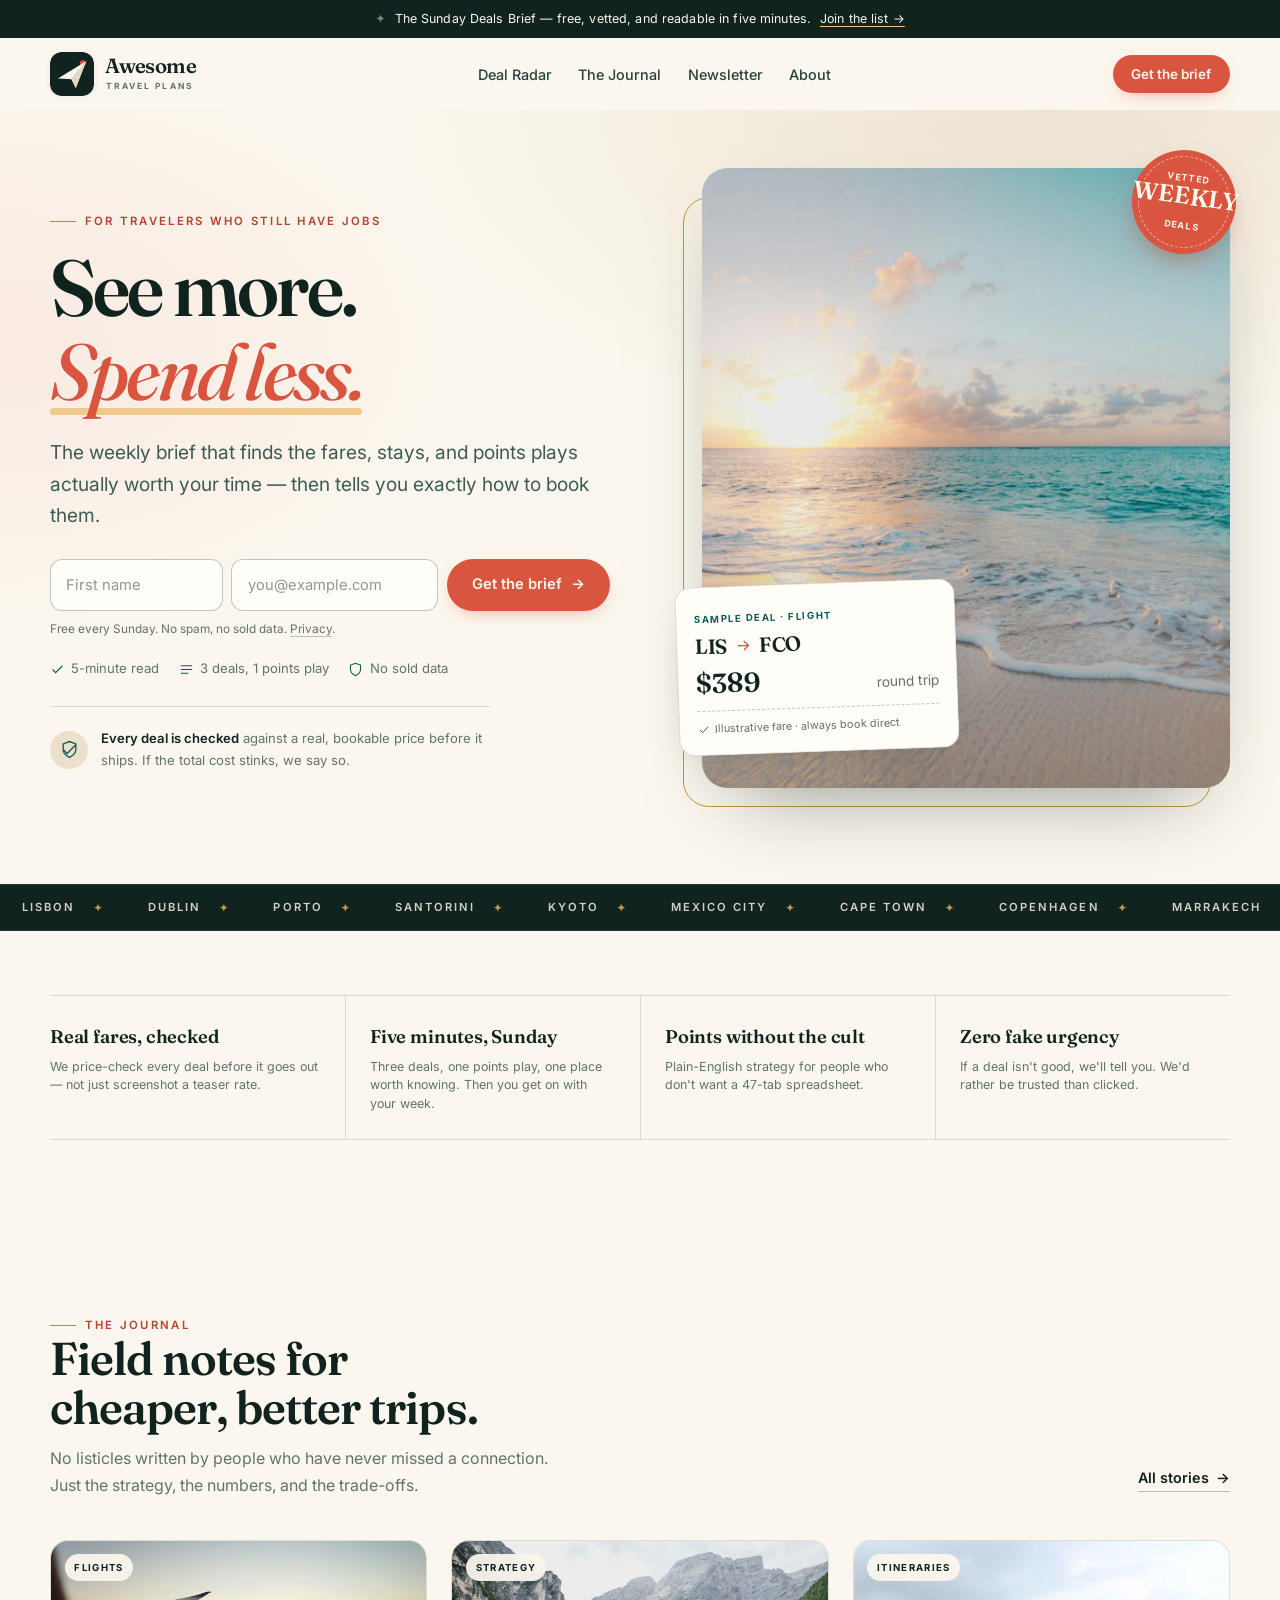
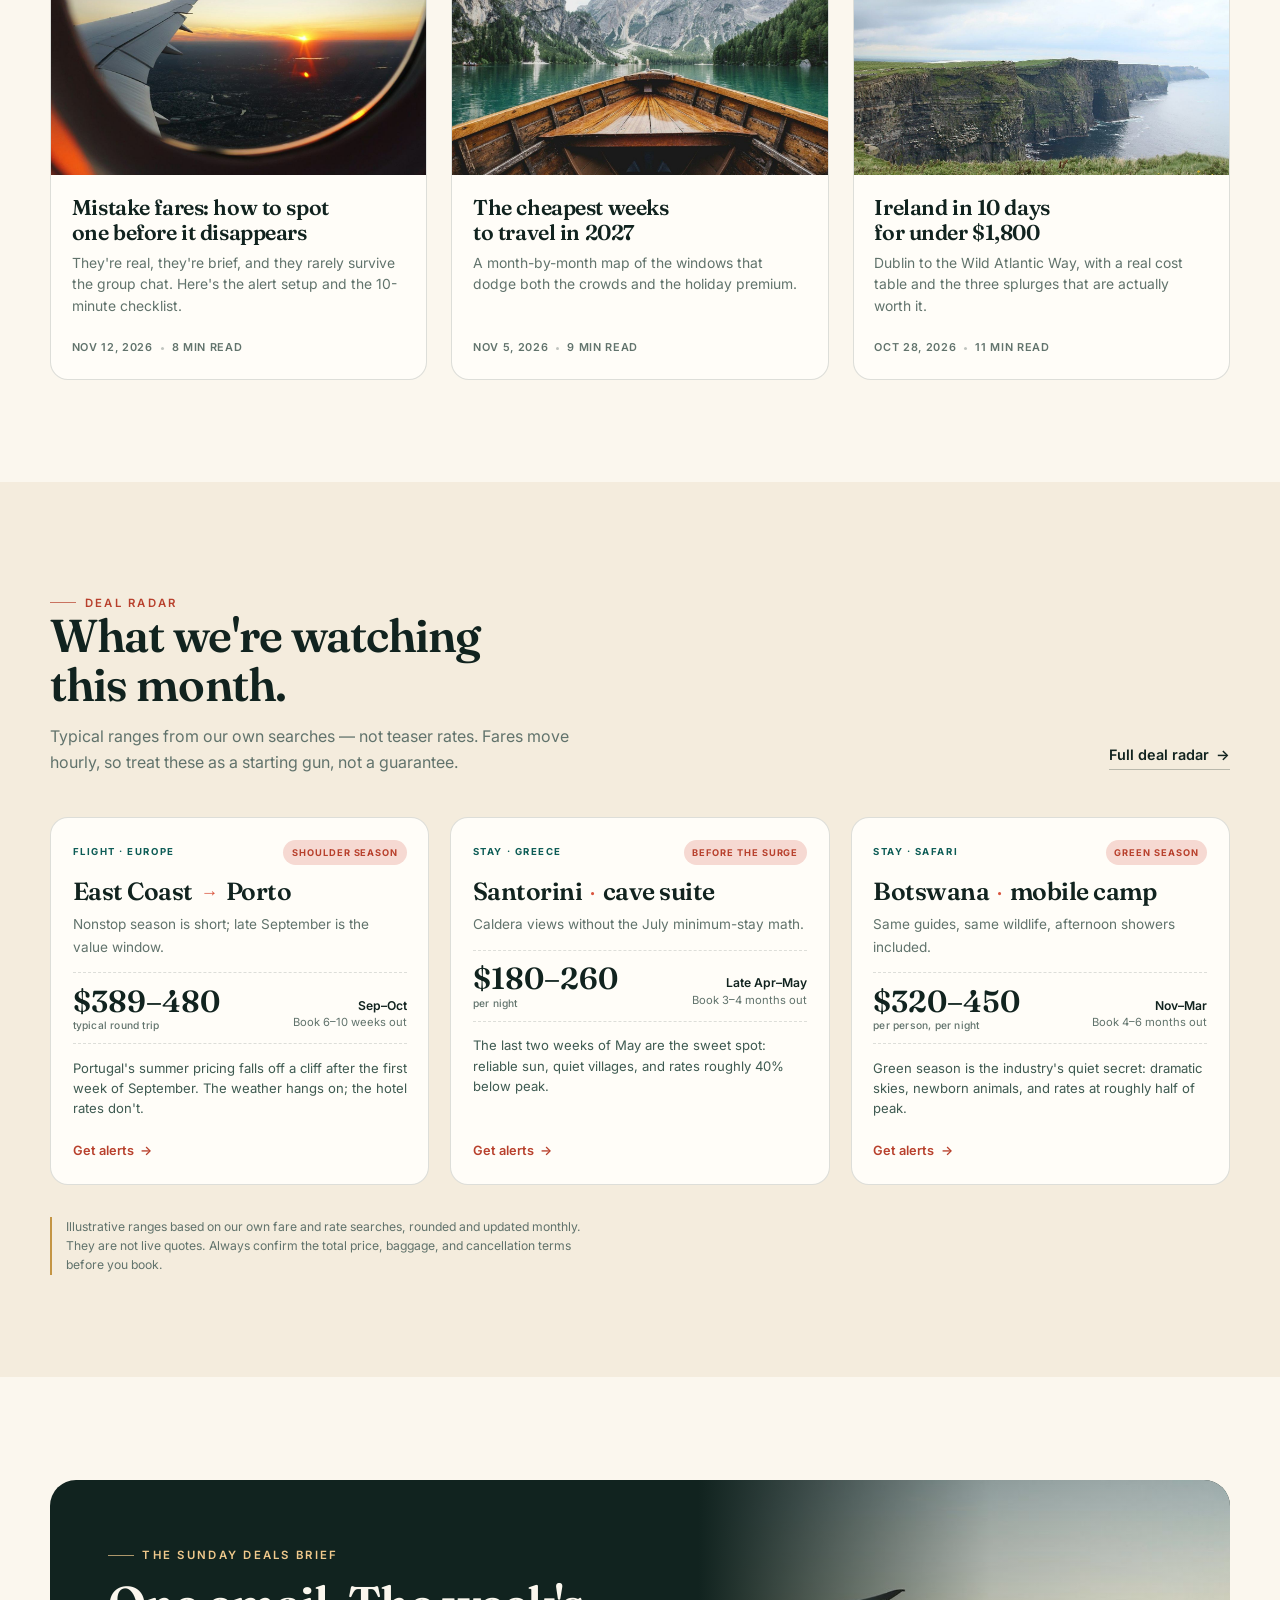
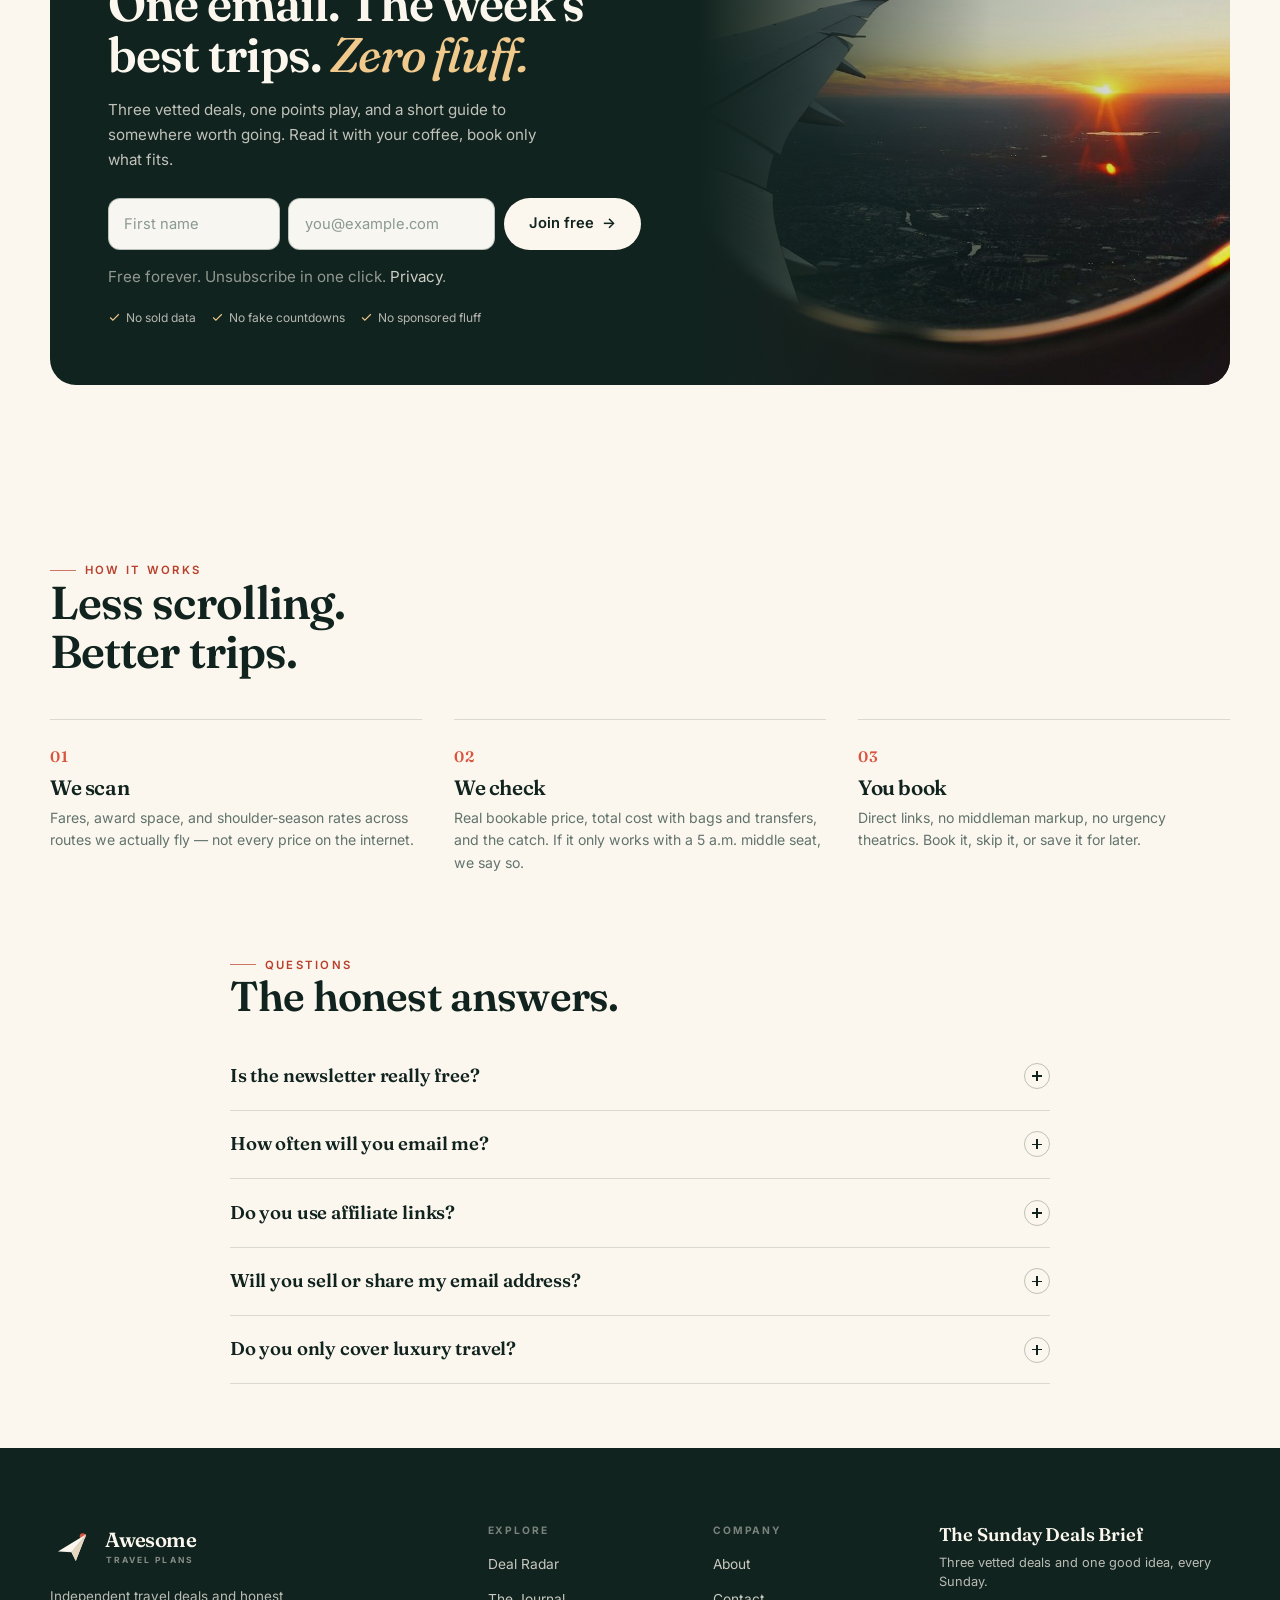
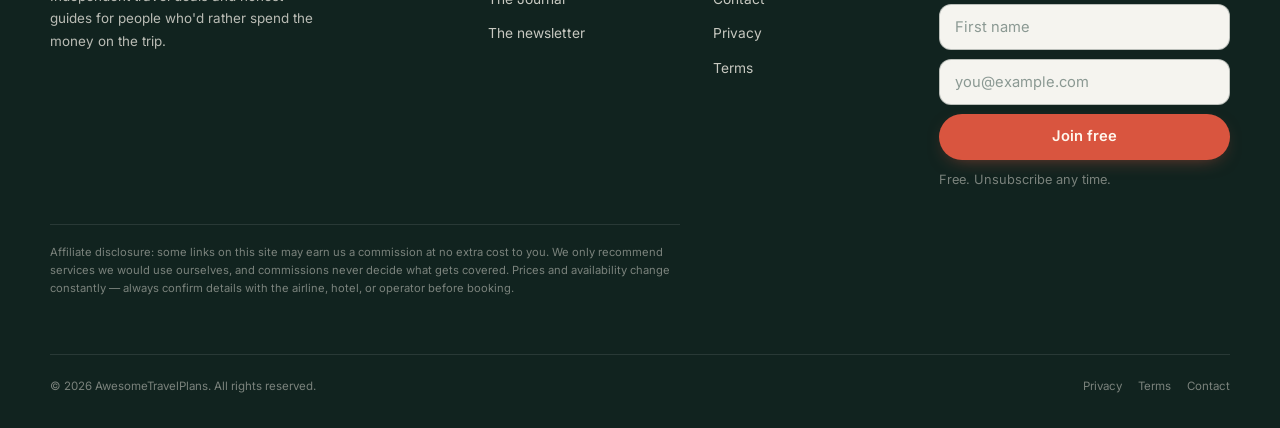
==== index.html @ 9f5e819a "Launch AwesomeTravelPlans: static site, Journal, deals, newsletter" ====
<!doctype html>
<html lang="en">
<head>
<meta charset="utf-8">
<meta name="viewport" content="width=device-width, initial-scale=1">
<title>AwesomeTravelPlans — Travel deals without the hype</title>
<meta name="description" content="A free weekly travel deals newsletter and honest guides. Vetted fares, shoulder-season stays, points plays that pencil out, and itineraries with real numbers.">
<link rel="canonical" href="https://awesometravelplans.com/">
<meta name="theme-color" content="#11231f">
<meta property="og:type" content="website">
<meta property="og:site_name" content="AwesomeTravelPlans">
<meta property="og:title" content="AwesomeTravelPlans — Travel deals without the hype">
<meta property="og:description" content="Vetted fares, shoulder-season stays, and points plays that pencil out. One five-minute email every Sunday.">
<meta property="og:url" content="https://awesometravelplans.com/">
<meta property="og:image" content="https://awesometravelplans.com/assets/img/og-image.jpg">
<meta property="og:image:width" content="1200">
<meta property="og:image:height" content="630">
<meta name="twitter:card" content="summary_large_image">
<meta name="twitter:title" content="AwesomeTravelPlans — Travel deals without the hype">
<meta name="twitter:description" content="Vetted fares, shoulder-season stays, and points plays that pencil out. One five-minute email every Sunday.">
<meta name="twitter:image" content="https://awesometravelplans.com/assets/img/og-image.jpg">
<link rel="icon" href="assets/img/favicon.svg" type="image/svg+xml">
<link rel="icon" href="assets/img/favicon-32.png" sizes="32x32" type="image/png">
<link rel="apple-touch-icon" href="assets/img/apple-touch-icon.png">
<link rel="preconnect" href="https://fonts.googleapis.com">
<link rel="preconnect" href="https://fonts.gstatic.com" crossorigin>
<link href="https://fonts.googleapis.com/css2?family=Fraunces:ital,opsz,wght@0,9..144,400..700;1,9..144,400..700&family=Inter:wght@400;500;600;700&display=swap" rel="stylesheet">
<link rel="stylesheet" href="assets/css/site.css">
<script>document.documentElement.classList.add('js');</script>
<script type="application/ld+json">
{"@context":"https://schema.org","@graph":[{"@type":"WebSite","@id":"https://awesometravelplans.com/#website","url":"https://awesometravelplans.com/","name":"AwesomeTravelPlans","description":"A free weekly travel deals newsletter and honest guides.","inLanguage":"en-US","publisher":{"@id":"https://awesometravelplans.com/#organization"}},{"@type":"Organization","@id":"https://awesometravelplans.com/#organization","name":"AwesomeTravelPlans","url":"https://awesometravelplans.com/","logo":"https://awesometravelplans.com/assets/img/mark.svg","email":"hello@awesometravelplans.com","description":"Independent travel deals newsletter and journal."},{"@type":"FAQPage","mainEntity":[{"@type":"Question","name":"Is the newsletter really free?","acceptedAnswer":{"@type":"Answer","text":"Yes. The Sunday Deals Brief is free and always will be. We make money from occasional affiliate commissions when you book through a link, never from selling your email address."}},{"@type":"Question","name":"How often will you email me?","acceptedAnswer":{"@type":"Answer","text":"Once a week, on Sunday morning. Very occasionally we send a time-sensitive mistake-fare alert, and only when the deal is genuinely worth interrupting your day."}},{"@type":"Question","name":"Will you sell or share my email address?","acceptedAnswer":{"@type":"Answer","text":"No. Your details are stored in our customer relationship management system and used only to send you the newsletter. You can unsubscribe in one click."}}]}]}
</script>
</head>
<body>
<a class="skip-link" href="#main">Skip to content</a>

<div class="topbar">
  <div class="wrap">
    <span class="dot" aria-hidden="true">✦</span>
    <span>The Sunday Deals Brief — free, vetted, and readable in five minutes.</span>
    <a href="newsletter.html">Join the list <span aria-hidden="true">→</span></a>
  </div>
</div>

<header class="site-header">
  <nav class="nav wrap" aria-label="Primary">
    <a class="brand" href="index.html" aria-label="AwesomeTravelPlans home">
      <img src="assets/img/mark.svg" alt="" width="44" height="44">
      <span class="brand-text"><span class="first">Awesome</span><span class="second">Travel Plans</span></span>
    </a>
    <ul class="nav-links" id="primary-nav">
      <li><a href="deals.html">Deal Radar</a></li>
      <li><a href="journal.html">The Journal</a></li>
      <li><a href="newsletter.html">Newsletter</a></li>
      <li><a href="about.html">About</a></li>
    </ul>
    <div class="nav-actions">
      <a class="btn btn--sm" href="newsletter.html">Get the brief</a>
      <button class="nav-toggle" type="button" aria-expanded="false" aria-controls="primary-nav" aria-label="Toggle menu">
        <span class="bars" aria-hidden="true"><span></span><span></span><span></span></span>
      </button>
    </div>
  </nav>
</header>

<main id="main">

  <!-- Hero -->
  <section class="hero">
    <div class="wrap hero-grid">
      <div class="hero-copy">
        <span class="eyebrow">For travelers who still have jobs</span>
        <h1>See more.<br><em>Spend less.</em></h1>
        <p class="lede">The weekly brief that finds the fares, stays, and points plays actually worth your time — then tells you exactly how to book them.</p>

        <form class="signup" data-newsletter-form novalidate>
          <div class="signup-row">
            <div class="field">
              <label class="sr-only" for="hero-name">First name</label>
              <input id="hero-name" name="name" type="text" autocomplete="given-name" placeholder="First name" required>
            </div>
            <div class="field">
              <label class="sr-only" for="hero-email">Email address</label>
              <input id="hero-email" name="email" type="email" autocomplete="email" placeholder="you@example.com" required>
            </div>
            <button class="btn" type="submit">Get the brief <span aria-hidden="true">→</span></button>
          </div>
          <div class="hp" aria-hidden="true">
            <label for="hero-company">Company</label>
            <input id="hero-company" name="company" type="text" tabindex="-1" autocomplete="off">
          </div>
          <p class="form-note">Free every Sunday. No spam, no sold data. <a href="privacy.html">Privacy</a>.</p>
          <p class="form-status" role="status" aria-live="polite"></p>
        </form>

        <div class="hero-meta">
          <span><svg viewBox="0 0 24 24" fill="none" stroke="currentColor" stroke-width="1.7" aria-hidden="true"><path d="M20 6 9 17l-5-5"/></svg>5-minute read</span>
          <span><svg viewBox="0 0 24 24" fill="none" stroke="currentColor" stroke-width="1.7" aria-hidden="true"><path d="M3 6h18M3 12h18M3 18h12"/></svg>3 deals, 1 points play</span>
          <span><svg viewBox="0 0 24 24" fill="none" stroke="currentColor" stroke-width="1.7" aria-hidden="true"><path d="M12 22s8-4 8-10V5l-8-3-8 3v7c0 6 8 10 8 10Z"/></svg>No sold data</span>
        </div>

        <div class="hero-proof">
          <span class="icon" aria-hidden="true">
            <svg viewBox="0 0 24 24" fill="none" stroke="currentColor" stroke-width="1.7"><path d="M20 6 9 17l-5-5"/><path d="M12 22s8-4 8-10V5l-8-3-8 3v7c0 6 8 10 8 10Z"/></svg>
          </span>
          <p><strong>Every deal is checked</strong> against a real, bookable price before it ships. If the total cost stinks, we say so.</p>
        </div>
      </div>

      <div class="hero-visual">
        <div class="hero-photo">
          <img src="assets/img/hero-beach.jpg" alt="Turquoise water meeting a pale beach at sunset" width="2000" height="1330" fetchpriority="high">
        </div>
        <div class="stamp" aria-hidden="true"><span>Vetted<br><b>weekly</b><br>deals</span></div>
        <div class="deal-float">
          <span class="label">Sample deal · flight</span>
          <div class="route">LIS <svg viewBox="0 0 24 24" fill="none" stroke="currentColor" stroke-width="1.8" aria-hidden="true"><path d="M5 12h14M13 6l6 6-6 6"/></svg> FCO</div>
          <div class="price-row">
            <span class="price">$389</span>
            <span class="small muted">round trip</span>
          </div>
          <div class="stamp-line">
            <svg viewBox="0 0 24 24" fill="none" stroke="currentColor" stroke-width="1.8" aria-hidden="true"><path d="M20 6 9 17l-5-5"/></svg>
            Illustrative fare · always book direct
          </div>
        </div>
      </div>
    </div>
  </section>

  <!-- Destination ticker -->
  <div class="ticker" aria-hidden="true">
    <div class="ticker-inner">
      <div class="ticker-group">
        <span class="ticker-item">Lisbon</span><span class="ticker-item">Dublin</span><span class="ticker-item">Porto</span><span class="ticker-item">Santorini</span><span class="ticker-item">Kyoto</span><span class="ticker-item">Mexico City</span><span class="ticker-item">Cape Town</span><span class="ticker-item">Copenhagen</span><span class="ticker-item">Marrakech</span><span class="ticker-item">Queenstown</span>
      </div>
      <div class="ticker-group">
        <span class="ticker-item">Lisbon</span><span class="ticker-item">Dublin</span><span class="ticker-item">Porto</span><span class="ticker-item">Santorini</span><span class="ticker-item">Kyoto</span><span class="ticker-item">Mexico City</span><span class="ticker-item">Cape Town</span><span class="ticker-item">Copenhagen</span><span class="ticker-item">Marrakech</span><span class="ticker-item">Queenstown</span>
      </div>
    </div>
  </div>

  <!-- Value strip -->
  <section class="section section--tight">
    <div class="wrap">
      <div class="value-strip reveal">
        <div class="item">
          <span class="k">Real fares, checked</span>
          <span class="v">We price-check every deal before it goes out — not just screenshot a teaser rate.</span>
        </div>
        <div class="item">
          <span class="k">Five minutes, Sunday</span>
          <span class="v">Three deals, one points play, one place worth knowing. Then you get on with your week.</span>
        </div>
        <div class="item">
          <span class="k">Points without the cult</span>
          <span class="v">Plain-English strategy for people who don't want a 47-tab spreadsheet.</span>
        </div>
        <div class="item">
          <span class="k">Zero fake urgency</span>
          <span class="v">If a deal isn't good, we'll tell you. We'd rather be trusted than clicked.</span>
        </div>
      </div>
    </div>
  </section>

  <!-- Latest journal -->
  <section class="section" id="journal">
    <div class="wrap">
      <div class="section-head reveal">
        <div>
          <span class="eyebrow">The Journal</span>
          <h2>Field notes for cheaper, better trips.</h2>
          <p>No listicles written by people who have never missed a connection. Just the strategy, the numbers, and the trade-offs.</p>
        </div>
        <a class="link-arrow" href="journal.html">All stories <span aria-hidden="true">→</span></a>
      </div>

      <div class="card-grid">
        <a class="post-card reveal" href="journal/mistake-fares.html">
          <div class="thumb">
            <span class="chip">Flights</span>
            <img src="assets/img/plane-window.jpg" alt="Sunset seen through an airplane window" width="1400" height="788" loading="lazy" decoding="async">
          </div>
          <div class="body">
            <h3>Mistake fares: how to spot one before it disappears</h3>
            <p>They're real, they're brief, and they rarely survive the group chat. Here's the alert setup and the 10-minute checklist.</p>
            <div class="meta"><span>Nov 12, 2026</span><span class="sep"></span><span>8 min read</span></div>
          </div>
        </a>

        <a class="post-card reveal" href="journal/cheapest-weeks-2027.html">
          <div class="thumb">
            <span class="chip">Strategy</span>
            <img src="assets/img/lake-braies.jpg" alt="A wooden boat on a still alpine lake" width="1400" height="934" loading="lazy" decoding="async">
          </div>
          <div class="body">
            <h3>The cheapest weeks to travel in 2027</h3>
            <p>A month-by-month map of the windows that dodge both the crowds and the holiday premium.</p>
            <div class="meta"><span>Nov 5, 2026</span><span class="sep"></span><span>9 min read</span></div>
          </div>
        </a>

        <a class="post-card reveal" href="journal/ireland-under-1800.html">
          <div class="thumb">
            <span class="chip">Itineraries</span>
            <img src="assets/img/cliffs-moher.jpg" alt="The green cliffs of Moher dropping into the Atlantic" width="1400" height="933" loading="lazy" decoding="async">
          </div>
          <div class="body">
            <h3>Ireland in 10 days for under $1,800</h3>
            <p>Dublin to the Wild Atlantic Way, with a real cost table and the three splurges that are actually worth it.</p>
            <div class="meta"><span>Oct 28, 2026</span><span class="sep"></span><span>11 min read</span></div>
          </div>
        </a>
      </div>
    </div>
  </section>

  <!-- Deal radar preview -->
  <section class="section section--paper2" id="deals">
    <div class="wrap">
      <div class="section-head reveal">
        <div>
          <span class="eyebrow">Deal radar</span>
          <h2>What we're watching this month.</h2>
          <p>Typical ranges from our own searches — not teaser rates. Fares move hourly, so treat these as a starting gun, not a guarantee.</p>
        </div>
        <a class="link-arrow" href="deals.html">Full deal radar <span aria-hidden="true">→</span></a>
      </div>

      <div class="deal-grid">
        <article class="deal-card reveal">
          <div class="top"><span class="type">Flight · Europe</span><span class="badge">Shoulder season</span></div>
          <div class="route">East Coast <span class="arrow" aria-hidden="true">→</span> Porto</div>
          <p class="place">Nonstop season is short; late September is the value window.</p>
          <div class="figures">
            <div class="amount">$389–480<small>typical round trip</small></div>
            <div class="when"><b>Sep–Oct</b>Book 6–10 weeks out</div>
          </div>
          <p class="why">Portugal's summer pricing falls off a cliff after the first week of September. The weather hangs on; the hotel rates don't.</p>
          <div class="foot"><a href="newsletter.html">Get alerts <span aria-hidden="true">→</span></a></div>
        </article>

        <article class="deal-card reveal">
          <div class="top"><span class="type">Stay · Greece</span><span class="badge">Before the surge</span></div>
          <div class="route">Santorini <span class="arrow" aria-hidden="true">·</span> cave suite</div>
          <p class="place">Caldera views without the July minimum-stay math.</p>
          <div class="figures">
            <div class="amount">$180–260<small>per night</small></div>
            <div class="when"><b>Late Apr–May</b>Book 3–4 months out</div>
          </div>
          <p class="why">The last two weeks of May are the sweet spot: reliable sun, quiet villages, and rates roughly 40% below peak.</p>
          <div class="foot"><a href="newsletter.html">Get alerts <span aria-hidden="true">→</span></a></div>
        </article>

        <article class="deal-card reveal">
          <div class="top"><span class="type">Stay · Safari</span><span class="badge">Green season</span></div>
          <div class="route">Botswana <span class="arrow" aria-hidden="true">·</span> mobile camp</div>
          <p class="place">Same guides, same wildlife, afternoon showers included.</p>
          <div class="figures">
            <div class="amount">$320–450<small>per person, per night</small></div>
            <div class="when"><b>Nov–Mar</b>Book 4–6 months out</div>
          </div>
          <p class="why">Green season is the industry's quiet secret: dramatic skies, newborn animals, and rates at roughly half of peak.</p>
          <div class="foot"><a href="newsletter.html">Get alerts <span aria-hidden="true">→</span></a></div>
        </article>
      </div>

      <p class="deal-disclaimer">Illustrative ranges based on our own fare and rate searches, rounded and updated monthly. They are not live quotes. Always confirm the total price, baggage, and cancellation terms before you book.</p>
    </div>
  </section>

  <!-- Newsletter -->
  <section class="section">
    <div class="wrap">
      <div class="newsletter-band reveal">
        <div class="content">
          <span class="eyebrow eyebrow--light">The Sunday Deals Brief</span>
          <h2>One email. The week's best trips. <em>Zero fluff.</em></h2>
          <p>Three vetted deals, one points play, and a short guide to somewhere worth going. Read it with your coffee, book only what fits.</p>

          <form class="signup" data-newsletter-form novalidate>
            <div class="signup-row">
              <div class="field">
                <label class="sr-only" for="band-name">First name</label>
                <input id="band-name" name="name" type="text" autocomplete="given-name" placeholder="First name" required>
              </div>
              <div class="field">
                <label class="sr-only" for="band-email">Email address</label>
                <input id="band-email" name="email" type="email" autocomplete="email" placeholder="you@example.com" required>
              </div>
              <button class="btn btn--light" type="submit">Join free <span aria-hidden="true">→</span></button>
            </div>
            <div class="hp" aria-hidden="true">
              <label for="band-company">Company</label>
              <input id="band-company" name="company" type="text" tabindex="-1" autocomplete="off">
            </div>
            <p class="form-note">Free forever. Unsubscribe in one click. <a href="privacy.html">Privacy</a>.</p>
            <p class="form-status" role="status" aria-live="polite"></p>
          </form>

          <div class="perks">
            <span><svg viewBox="0 0 24 24" fill="none" stroke="currentColor" stroke-width="2" aria-hidden="true"><path d="M20 6 9 17l-5-5"/></svg>No sold data</span>
            <span><svg viewBox="0 0 24 24" fill="none" stroke="currentColor" stroke-width="2" aria-hidden="true"><path d="M20 6 9 17l-5-5"/></svg>No fake countdowns</span>
            <span><svg viewBox="0 0 24 24" fill="none" stroke="currentColor" stroke-width="2" aria-hidden="true"><path d="M20 6 9 17l-5-5"/></svg>No sponsored fluff</span>
          </div>
        </div>
        <div class="media" aria-hidden="true">
          <img src="assets/img/plane-window.jpg" alt="" width="1400" height="788" loading="lazy" decoding="async">
        </div>
      </div>
    </div>
  </section>

  <!-- How it works + FAQ -->
  <section class="section section--tight">
    <div class="wrap">
      <div class="section-head reveal">
        <div>
          <span class="eyebrow">How it works</span>
          <h2>Less scrolling. Better trips.</h2>
        </div>
      </div>
      <div class="steps">
        <div class="step reveal">
          <h3>We scan</h3>
          <p>Fares, award space, and shoulder-season rates across routes we actually fly — not every price on the internet.</p>
        </div>
        <div class="step reveal">
          <h3>We check</h3>
          <p>Real bookable price, total cost with bags and transfers, and the catch. If it only works with a 5 a.m. middle seat, we say so.</p>
        </div>
        <div class="step reveal">
          <h3>You book</h3>
          <p>Direct links, no middleman markup, no urgency theatrics. Book it, skip it, or save it for later.</p>
        </div>
      </div>

      <div class="faq mt-4" style="margin-top:4.5rem">
        <div class="section-head reveal" style="margin-bottom:1.5rem">
          <div>
            <span class="eyebrow">Questions</span>
            <h2 style="font-size:clamp(1.9rem,3.4vw,2.6rem)">The honest answers.</h2>
          </div>
        </div>
        <details class="reveal">
          <summary>Is the newsletter really free? <span class="plus" aria-hidden="true"></span></summary>
          <div class="answer"><p>Yes. The Sunday Deals Brief is free and always will be. We make money from occasional affiliate commissions when you book through a link — never from selling your email address.</p></div>
        </details>
        <details class="reveal">
          <summary>How often will you email me? <span class="plus" aria-hidden="true"></span></summary>
          <div class="answer"><p>Once a week, Sunday morning. Very occasionally we send a time-sensitive mistake-fare alert, and only when the deal is genuinely worth interrupting your day.</p></div>
        </details>
        <details class="reveal">
          <summary>Do you use affiliate links? <span class="plus" aria-hidden="true"></span></summary>
          <div class="answer"><p>Sometimes. Some booking links pay us a small commission at no extra cost to you. We disclose it in the email, and it never decides what makes the brief. The <a href="about.html">about page</a> explains the policy in full.</p></div>
        </details>
        <details class="reveal">
          <summary>Will you sell or share my email address? <span class="plus" aria-hidden="true"></span></summary>
          <div class="answer"><p>No. Your details are stored in our customer relationship management system and used only to send you the newsletter. You can unsubscribe in one click, any time. See our <a href="privacy.html">privacy policy</a>.</p></div>
        </details>
        <details class="reveal">
          <summary>Do you only cover luxury travel? <span class="plus" aria-hidden="true"></span></summary>
          <div class="answer"><p>No. We cover the full range — $39 bus routes, $180 cave suites, and the occasional bucket-list splurge. The test is always the same: is it a good use of your money?</p></div>
        </details>
      </div>
    </div>
  </section>

</main>

<footer class="site-footer">
  <div class="wrap">
    <div class="footer-grid">
      <div class="footer-brand">
        <a class="brand" href="index.html" aria-label="AwesomeTravelPlans home">
          <img src="assets/img/mark.svg" alt="" width="44" height="44">
          <span class="brand-text"><span class="first">Awesome</span><span class="second">Travel Plans</span></span>
        </a>
        <p>Independent travel deals and honest guides for people who'd rather spend the money on the trip.</p>
      </div>
      <div class="footer-col">
        <h4>Explore</h4>
        <ul>
          <li><a href="deals.html">Deal Radar</a></li>
          <li><a href="journal.html">The Journal</a></li>
          <li><a href="newsletter.html">The newsletter</a></li>
        </ul>
      </div>
      <div class="footer-col">
        <h4>Company</h4>
        <ul>
          <li><a href="about.html">About</a></li>
          <li><a href="contact.html">Contact</a></li>
          <li><a href="privacy.html">Privacy</a></li>
          <li><a href="terms.html">Terms</a></li>
        </ul>
      </div>
      <div class="footer-signup">
        <h4 style="font-family:var(--serif);font-size:1.15rem;letter-spacing:-.01em;text-transform:none;color:var(--paper);margin-bottom:.5rem">The Sunday Deals Brief</h4>
        <p>Three vetted deals and one good idea, every Sunday.</p>
        <form class="signup" data-newsletter-form novalidate>
          <div class="signup-row">
            <div class="field">
              <label class="sr-only" for="footer-name">First name</label>
              <input id="footer-name" name="name" type="text" autocomplete="given-name" placeholder="First name" required>
            </div>
            <div class="field">
              <label class="sr-only" for="footer-email">Email address</label>
              <input id="footer-email" name="email" type="email" autocomplete="email" placeholder="you@example.com" required>
            </div>
            <button class="btn" type="submit">Join free</button>
          </div>
          <div class="hp" aria-hidden="true">
            <label for="footer-company">Company</label>
            <input id="footer-company" name="company" type="text" tabindex="-1" autocomplete="off">
          </div>
          <p class="form-note">Free. Unsubscribe any time.</p>
          <p class="form-status" role="status" aria-live="polite"></p>
        </form>
      </div>
    </div>

    <p class="disclosure">Affiliate disclosure: some links on this site may earn us a commission at no extra cost to you. We only recommend services we would use ourselves, and commissions never decide what gets covered. Prices and availability change constantly — always confirm details with the airline, hotel, or operator before booking.</p>

    <div class="footer-bottom">
      <span>© <span data-year>2026</span> AwesomeTravelPlans. All rights reserved.</span>
      <nav aria-label="Footer">
        <a href="privacy.html">Privacy</a>
        <a href="terms.html">Terms</a>
        <a href="contact.html">Contact</a>
      </nav>
    </div>
  </div>
</footer>

<script src="assets/js/site.js" defer></script>
</body>
</html>
---- assets/css/site.css ----
/* ==========================================================================
   AwesomeTravelPlans.com — site styles
   Editorial travel brand: warm paper, deep green ink, coral accent.
   ========================================================================== */

/* ---------- Tokens ---------- */
:root{
  --ink:#11231f;
  --ink-2:#28423a;
  --ink-3:#3e5a51;
  --paper:#fbf7ee;
  --paper-2:#f4ecdd;
  --paper-3:#ece0cc;
  --sand:#e5d7c0;
  --coral:#d9553f;
  --coral-dark:#b8402c;
  --coral-soft:#f6d9d2;
  --teal:#0d5c56;
  --gold:#c49544;
  --gold-soft:#f0c98c;
  --muted:#61736c;
  --line:rgba(17,35,31,.14);
  --line-strong:rgba(17,35,31,.26);
  --white:#fffdf8;
  --shadow-sm:0 2px 8px rgba(17,35,31,.05);
  --shadow:0 18px 44px -24px rgba(17,35,31,.35);
  --shadow-lg:0 36px 80px -38px rgba(17,35,31,.5);
  --radius-sm:10px;
  --radius:18px;
  --radius-lg:26px;
  --serif:"Fraunces","Iowan Old Style",Georgia,"Times New Roman",serif;
  --sans:"Inter","Segoe UI",system-ui,-apple-system,sans-serif;
  --wrap:1180px;
  --ease:cubic-bezier(.2,.7,.2,1);
}

/* ---------- Reset ---------- */
*,*::before,*::after{box-sizing:border-box}
html{scroll-behavior:smooth;-webkit-text-size-adjust:100%}
body{
  margin:0;
  background:var(--paper);
  color:var(--ink);
  font-family:var(--sans);
  font-size:1rem;
  line-height:1.65;
  -webkit-font-smoothing:antialiased;
  text-rendering:optimizeLegibility;
  overflow-x:hidden;
}
h1,h2,h3,h4,h5{
  font-family:var(--serif);
  font-weight:600;
  line-height:1.06;
  letter-spacing:-.02em;
  margin:0;
  text-wrap:balance;
}
p{margin:0}
ul,ol{margin:0}
img,svg,video{display:block;max-width:100%}
[hidden]{display:none!important}
button,input,select,textarea{font:inherit;color:inherit}
button{cursor:pointer}
a{color:inherit;text-decoration-thickness:1px;text-underline-offset:3px}
a:hover{text-decoration-color:var(--coral)}
::selection{background:var(--gold-soft);color:var(--ink)}
:focus-visible{outline:3px solid var(--coral);outline-offset:3px;border-radius:4px}
[id]{scroll-margin-top:96px}

/* ---------- Layout helpers ---------- */
.wrap{width:min(var(--wrap),100% - 2.5rem);margin-inline:auto}
.wrap--narrow{width:min(820px,100% - 2.5rem);margin-inline:auto}
.wrap--mid{width:min(980px,100% - 2.5rem);margin-inline:auto}
.section{padding:clamp(4.5rem,8vw,7rem) 0}
.section--tight{padding:clamp(3rem,5vw,4.5rem) 0}
.section--paper2{background:var(--paper-2)}
.section--ink{background:var(--ink);color:var(--paper)}
.sr-only,.visually-hidden{
  position:absolute!important;width:1px!important;height:1px!important;
  padding:0!important;margin:-1px!important;overflow:hidden!important;
  clip:rect(0,0,0,0)!important;white-space:nowrap!important;border:0!important;
}
.skip-link{
  position:fixed;left:1rem;top:-100px;z-index:200;
  background:var(--ink);color:var(--paper);
  padding:.8rem 1.1rem;border-radius:8px;text-decoration:none;
  transition:top .2s var(--ease);
}
.skip-link:focus{top:1rem}

/* ---------- Type utilities ---------- */
.eyebrow{
  display:inline-flex;align-items:center;gap:.55rem;
  font-size:.71rem;font-weight:600;letter-spacing:.2em;text-transform:uppercase;
  color:var(--coral-dark);
}
.eyebrow::before{content:"";width:26px;height:1px;background:currentColor;opacity:.7}
.eyebrow--plain::before{display:none}
.eyebrow--light{color:var(--gold-soft)}
.lede{font-size:clamp(1.06rem,1.5vw,1.2rem);line-height:1.65;color:var(--ink-3)}
.muted{color:var(--muted)}
.small{font-size:.86rem}
.mono{font-family:ui-monospace,SFMono-Regular,Menlo,Consolas,monospace}
.center{text-align:center}
.mt-1{margin-top:.5rem}.mt-2{margin-top:1rem}.mt-3{margin-top:1.5rem}.mt-4{margin-top:2rem}
.section-head{display:flex;align-items:flex-end;justify-content:space-between;gap:2rem;margin-bottom:2.6rem}
.section-head h2{font-size:clamp(1.9rem,3.6vw,3rem);max-width:16ch}
.section-head p{margin-top:.8rem;max-width:52ch;color:var(--muted)}
.section-head .link-arrow{flex:none;margin-bottom:.35rem}
.link-arrow{
  display:inline-flex;align-items:center;gap:.45rem;
  font-size:.9rem;font-weight:600;text-decoration:none;
  border-bottom:1px solid var(--line-strong);padding-bottom:2px;
  transition:color .2s,border-color .2s;
}
.link-arrow span{transition:transform .25s var(--ease)}
.link-arrow:hover{color:var(--coral-dark);border-color:var(--coral)}
.link-arrow:hover span{transform:translateX(4px)}

/* ---------- Buttons ---------- */
.btn{
  --btn-bg:var(--coral);
  --btn-fg:#fff8ee;
  display:inline-flex;align-items:center;justify-content:center;gap:.55rem;
  background:var(--btn-bg);color:var(--btn-fg);
  border:1px solid transparent;border-radius:999px;
  padding:.82rem 1.5rem;font-size:.92rem;font-weight:600;line-height:1.2;
  text-decoration:none;white-space:nowrap;
  transition:background .2s var(--ease),transform .2s var(--ease),box-shadow .2s var(--ease);
  box-shadow:0 6px 20px -10px rgba(216,85,63,.7);
}
.btn:hover{background:var(--coral-dark);transform:translateY(-1px);box-shadow:0 12px 24px -12px rgba(184,64,44,.8)}
.btn:active{transform:translateY(0)}
.btn--dark{--btn-bg:var(--ink);--btn-fg:var(--paper);box-shadow:0 6px 20px -12px rgba(17,35,31,.8)}
.btn--dark:hover{background:var(--ink-2)}
.btn--ghost{
  --btn-bg:transparent;--btn-fg:var(--ink);
  border-color:var(--line-strong);box-shadow:none;
}
.btn--ghost:hover{background:var(--paper-3);color:var(--ink);border-color:var(--ink)}
.btn--light{--btn-bg:var(--paper);--btn-fg:var(--ink);box-shadow:none}
.btn--light:hover{background:var(--gold-soft)}
.btn--sm{padding:.62rem 1.1rem;font-size:.84rem}
.btn[disabled]{opacity:.65;cursor:wait;transform:none}

/* ---------- Top bar + header ---------- */
.topbar{
  background:var(--ink);color:var(--paper);
  font-size:.78rem;letter-spacing:.01em;
}
.topbar .wrap{
  display:flex;align-items:center;justify-content:center;gap:.55rem;
  min-height:38px;padding-block:.4rem;text-align:center;
}
.topbar strong{font-weight:600;color:var(--gold-soft)}
.topbar a{color:var(--paper);text-decoration-color:var(--gold-soft)}
.topbar .dot{opacity:.45}

.site-header{
  position:sticky;top:0;z-index:80;
  background:rgba(251,247,238,.9);
  border-bottom:1px solid transparent;
  backdrop-filter:blur(16px);-webkit-backdrop-filter:blur(16px);
  transition:border-color .25s,box-shadow .25s,background .25s;
}
.site-header.is-scrolled{border-bottom-color:var(--line);box-shadow:0 8px 24px -22px rgba(17,35,31,.6)}
.nav{display:flex;align-items:center;justify-content:space-between;gap:1.5rem;padding-block:.85rem}
.brand{display:flex;align-items:center;gap:.7rem;text-decoration:none;flex:none}
.brand img{width:44px;height:44px;border-radius:12px;box-shadow:var(--shadow-sm)}
.brand-text{display:flex;flex-direction:column;line-height:1}
.brand-text .first{font-family:var(--serif);font-size:1.28rem;font-weight:600;letter-spacing:-.03em}
.brand-text .second{
  font-size:.53rem;font-weight:700;letter-spacing:.24em;text-transform:uppercase;
  color:var(--muted);margin-top:.36rem;padding-left:1px;
}
.nav-links{display:flex;align-items:center;gap:1.65rem;list-style:none;padding:0}
.nav-links a{
  font-size:.9rem;font-weight:500;text-decoration:none;color:var(--ink-2);
  position:relative;padding-block:.35rem;
}
.nav-links a::after{
  content:"";position:absolute;left:0;right:100%;bottom:0;height:2px;
  background:var(--coral);transition:right .25s var(--ease);
}
.nav-links a:hover::after,.nav-links a[aria-current="page"]::after{right:0}
.nav-links a[aria-current="page"]{color:var(--ink);font-weight:600}
.nav-actions{display:flex;align-items:center;gap:.7rem;flex:none}
.nav-toggle{
  display:none;width:44px;height:44px;align-items:center;justify-content:center;
  background:transparent;border:1px solid var(--line-strong);border-radius:12px;
}
.nav-toggle .bars{position:relative;width:20px;height:14px}
.nav-toggle .bars span{
  position:absolute;left:0;right:0;height:2px;background:var(--ink);
  border-radius:2px;transition:transform .25s,opacity .2s,top .25s;
}
.nav-toggle .bars span:nth-child(1){top:0}
.nav-toggle .bars span:nth-child(2){top:6px}
.nav-toggle .bars span:nth-child(3){top:12px}
.nav-toggle[aria-expanded="true"] .bars span:nth-child(1){top:6px;transform:rotate(45deg)}
.nav-toggle[aria-expanded="true"] .bars span:nth-child(2){opacity:0}
.nav-toggle[aria-expanded="true"] .bars span:nth-child(3){top:6px;transform:rotate(-45deg)}

/* ---------- Hero ---------- */
.hero{
  position:relative;overflow:hidden;
  padding:clamp(2.2rem,4.5vw,4.2rem) 0 clamp(3.2rem,6vw,5.5rem);
  background:
    radial-gradient(1000px 520px at 82% 0%,rgba(229,215,192,.6),transparent 65%),
    radial-gradient(700px 420px at 0% 30%,rgba(246,217,210,.45),transparent 70%),
    var(--paper);
}
.hero::before{
  content:"";position:absolute;inset:0;pointer-events:none;opacity:.5;
  background-image:radial-gradient(rgba(17,35,31,.16) .7px,transparent .7px);
  background-size:22px 22px;
  -webkit-mask-image:linear-gradient(100deg,#000 0%,transparent 42%);
  mask-image:linear-gradient(100deg,#000 0%,transparent 42%);
}
.hero-grid{
  position:relative;display:grid;grid-template-columns:1.02fr .98fr;
  gap:clamp(2rem,5vw,4.5rem);align-items:center;
}
.hero-copy{max-width:620px}
.hero h1{
  font-size:clamp(2.9rem,6.2vw,5.4rem);
  letter-spacing:-.035em;margin:.85rem 0 0;
}
.hero h1 em{
  font-style:italic;font-weight:500;color:var(--coral);
  position:relative;white-space:nowrap;isolation:isolate;
}
.hero h1 em::after{
  content:"";position:absolute;left:0;right:0;bottom:.06em;height:.09em;
  background:var(--gold-soft);z-index:-1;border-radius:99px;
}
.hero .lede{margin-top:1.5rem;max-width:48ch}
.hero .signup{margin-top:1.7rem}
.hero-meta{
  display:flex;flex-wrap:wrap;align-items:center;gap:.55rem 1.2rem;
  margin-top:1.25rem;font-size:.82rem;color:var(--muted);
}
.hero-meta span{display:inline-flex;align-items:center;gap:.4rem}
.hero-meta svg{width:15px;height:15px;color:var(--teal)}
.hero-proof{
  display:flex;align-items:center;gap:.8rem;margin-top:1.6rem;
  padding-top:1.35rem;border-top:1px solid var(--line);
  font-size:.82rem;color:var(--muted);max-width:440px;
}
.hero-proof .faces{display:flex;flex:none}
.hero-proof .icon{
  flex:none;width:38px;height:38px;border-radius:50%;background:var(--paper-3);
  display:grid;place-items:center;color:var(--teal);
}
.hero-proof .icon svg{width:19px;height:19px}
.hero-proof .faces span{
  width:30px;height:30px;border-radius:50%;border:2px solid var(--paper);
  margin-left:-8px;background:var(--sand);
  display:grid;place-items:center;font-size:.62rem;font-weight:700;color:var(--ink-2);
}
.hero-proof .faces span:first-child{margin-left:0}
.hero-proof strong{color:var(--ink);font-weight:600}

.hero-visual{position:relative;padding:0 0 1.2rem 1.2rem;isolation:isolate}
.hero-photo{
  position:relative;border-radius:var(--radius-lg);overflow:hidden;
  aspect-ratio:4/4.7;box-shadow:var(--shadow-lg);
  background:var(--paper-3);
}
.hero-photo img{width:100%;height:100%;object-fit:cover}
.hero-photo::after{
  content:"";position:absolute;inset:0;
  background:linear-gradient(180deg,rgba(17,35,31,0) 55%,rgba(17,35,31,.28));
}
.hero-visual::before{
  content:"";position:absolute;inset:1.8rem 1.2rem 0 0;border:1px solid var(--gold);
  border-radius:var(--radius-lg);z-index:-1;
}
.deal-float{
  position:absolute;left:-.4rem;bottom:3.4rem;z-index:2;
  width:min(280px,78%);
  background:var(--white);border:1px solid var(--line);border-radius:16px;
  padding:1rem 1.1rem;box-shadow:var(--shadow);
  transform:rotate(-2deg);
}
.deal-float .route{
  display:flex;align-items:center;gap:.45rem;
  font-family:var(--serif);font-size:1.28rem;font-weight:600;letter-spacing:-.02em;
}
.deal-float .route svg{width:18px;height:18px;color:var(--coral);flex:none}
.deal-float .price-row{display:flex;align-items:baseline;justify-content:space-between;gap:.5rem;margin-top:.35rem}
.deal-float .price{font-family:var(--serif);font-size:1.7rem;font-weight:600;line-height:1}
.deal-float .price small{font-family:var(--sans);font-size:.66rem;font-weight:500;color:var(--muted);letter-spacing:.02em}
.deal-float .label{
  font-size:.6rem;font-weight:700;letter-spacing:.16em;text-transform:uppercase;
  color:var(--teal);
}
.deal-float .stamp-line{
  margin-top:.7rem;padding-top:.6rem;border-top:1px dashed var(--line-strong);
  font-size:.68rem;color:var(--muted);display:flex;align-items:center;gap:.35rem;
}
.deal-float .stamp-line svg{width:12px;height:12px;color:var(--teal)}
.stamp{
  position:absolute;top:-1.1rem;right:-.4rem;z-index:2;
  width:104px;height:104px;border-radius:50%;
  display:grid;place-items:center;text-align:center;
  background:var(--coral);color:#fff8ee;
  font-size:.56rem;font-weight:700;letter-spacing:.14em;text-transform:uppercase;line-height:1.35;
  box-shadow:0 12px 30px -12px rgba(184,64,44,.7);
  transform:rotate(8deg);
}
.stamp::before{content:"";position:absolute;inset:6px;border:1px dashed rgba(255,248,238,.55);border-radius:50%}
.stamp b{display:block;font-family:var(--serif);font-size:1.5rem;letter-spacing:0;line-height:1;font-weight:600}

/* ---------- Ticker ---------- */
.ticker{
  background:var(--ink);color:var(--paper);overflow:hidden;
  border-block:1px solid rgba(255,255,255,.08);
}
.ticker-inner{display:flex;width:max-content;animation:ticker 44s linear infinite}
.ticker:hover .ticker-inner{animation-play-state:paused}
.ticker-group{display:flex;align-items:center;flex:none}
.ticker-item{
  display:inline-flex;align-items:center;gap:1.1rem;
  padding:.8rem 1.4rem;font-size:.7rem;font-weight:600;letter-spacing:.18em;text-transform:uppercase;
  white-space:nowrap;color:rgba(251,247,238,.82);
}
.ticker-item::after{content:"✦";color:var(--gold);font-size:.75rem;letter-spacing:0}
@keyframes ticker{to{transform:translateX(-50%)}}

/* ---------- Signup forms ---------- */
.signup{width:100%;max-width:560px}
.signup-row{display:grid;grid-template-columns:1fr 1.2fr auto;gap:.55rem;align-items:stretch}
.field{position:relative;min-width:0}
.field input{
  width:100%;height:100%;min-height:52px;
  background:var(--white);border:1px solid var(--line-strong);border-radius:12px;
  padding:.75rem .95rem;font-size:.92rem;
  transition:border-color .2s,box-shadow .2s,background .2s;
}
.field input::placeholder{color:#8b9993}
.field input:hover{border-color:var(--ink-3)}
.field input:focus{outline:none;border-color:var(--teal);box-shadow:0 0 0 3px rgba(13,92,86,.16)}
.field input[aria-invalid="true"]{border-color:var(--coral);box-shadow:0 0 0 3px rgba(217,85,63,.14)}
.signup .btn{min-height:52px}
.signup .hp{position:absolute!important;left:-9999px!important;width:1px;height:1px;overflow:hidden}
.form-note{font-size:.74rem;color:var(--muted);margin-top:.6rem;line-height:1.5}
.form-note a{text-decoration-color:var(--line-strong)}
.form-status{font-size:.8rem;margin-top:.5rem;min-height:0;color:var(--coral-dark);font-weight:500}
.form-status:empty{display:none}
.signup-success{
  display:flex;align-items:flex-start;gap:.85rem;
  background:#eef3e9;border:1px solid #c9d8c1;border-radius:14px;
  padding:1rem 1.1rem;color:var(--ink);
}
.signup-success .check{
  flex:none;width:34px;height:34px;border-radius:50%;
  background:var(--teal);color:#fff;display:grid;place-items:center;font-size:1rem;
}
.signup-success strong{display:block;font-size:.98rem}
.signup-success p{font-size:.8rem;color:var(--ink-3);margin-top:.15rem;line-height:1.5}
.signup--stack .signup-row{grid-template-columns:1fr}
.signup--inline{max-width:none}
.signup--inline .signup-row{grid-template-columns:1fr 1.15fr auto}

/* ---------- Journal cards ---------- */
.card-grid{display:grid;grid-template-columns:repeat(3,1fr);gap:1.5rem}
.post-card{
  display:flex;flex-direction:column;background:var(--white);
  border:1px solid var(--line);border-radius:var(--radius);overflow:hidden;
  text-decoration:none;position:relative;
  transition:transform .3s var(--ease),box-shadow .3s var(--ease),border-color .3s;
}
.post-card:hover{transform:translateY(-4px);box-shadow:var(--shadow);border-color:var(--line-strong)}
.post-card .thumb{aspect-ratio:16/10;overflow:hidden;background:var(--paper-3);position:relative}
.post-card .thumb img{width:100%;height:100%;object-fit:cover;transition:transform .7s var(--ease)}
.post-card:hover .thumb img{transform:scale(1.045)}
.post-card .chip{
  position:absolute;left:.85rem;top:.85rem;z-index:2;
  background:rgba(251,247,238,.93);backdrop-filter:blur(6px);
  color:var(--ink);font-size:.6rem;font-weight:700;letter-spacing:.14em;text-transform:uppercase;
  padding:.35rem .6rem;border-radius:99px;
}
.post-card .body{padding:1.25rem 1.3rem 1.35rem;display:flex;flex-direction:column;flex:1;gap:.55rem}
.post-card h3{font-size:1.34rem;line-height:1.14;letter-spacing:-.02em}
.post-card p{font-size:.87rem;color:var(--muted);line-height:1.55}
.post-card .meta{
  margin-top:auto;padding-top:.8rem;display:flex;align-items:center;gap:.5rem;
  font-size:.68rem;letter-spacing:.06em;text-transform:uppercase;color:var(--muted);font-weight:600;
}
.post-card .meta .sep{width:3px;height:3px;border-radius:50%;background:var(--line-strong)}
.post-card--featured{grid-row:span 2}
.post-card--featured .thumb{aspect-ratio:16/12}
.post-card--featured h3{font-size:clamp(1.6rem,2.6vw,2.15rem)}
.post-card--featured p{font-size:.95rem}
.post-card--wide{grid-column:span 2;flex-direction:row}
.post-card--wide .thumb{width:46%;aspect-ratio:auto;flex:none}
.post-card--wide .body{justify-content:center;padding:1.6rem 1.7rem}
.post-card--wide h3{font-size:1.6rem}
.post-card--wide .meta{margin-top:.5rem}

/* ---------- Deal cards ---------- */
.deal-grid{display:grid;grid-template-columns:repeat(3,1fr);gap:1.3rem}
.deal-card{
  background:var(--white);border:1px solid var(--line);border-radius:var(--radius);
  padding:1.35rem;display:flex;flex-direction:column;gap:.85rem;
  transition:transform .3s var(--ease),box-shadow .3s var(--ease),border-color .3s;
}
.deal-card:hover{transform:translateY(-3px);box-shadow:var(--shadow);border-color:var(--line-strong)}
.deal-card .top{display:flex;align-items:center;justify-content:space-between;gap:.75rem}
.deal-card .type{
  font-size:.6rem;font-weight:700;letter-spacing:.16em;text-transform:uppercase;
  color:var(--teal);
}
.deal-card .badge{
  font-size:.58rem;font-weight:700;letter-spacing:.1em;text-transform:uppercase;
  background:var(--coral-soft);color:var(--coral-dark);
  padding:.3rem .55rem;border-radius:99px;white-space:nowrap;
}
.deal-card .route{
  font-family:var(--serif);font-size:1.55rem;font-weight:600;letter-spacing:-.02em;line-height:1.1;
  display:flex;align-items:center;gap:.5rem;flex-wrap:wrap;
}
.deal-card .route .arrow{color:var(--coral);font-size:1.1rem}
.deal-card .place{font-size:.85rem;color:var(--muted);margin-top:-.35rem}
.deal-card .figures{
  display:flex;align-items:flex-end;justify-content:space-between;gap:1rem;
  padding:.8rem 0;border-block:1px dashed var(--line);
}
.deal-card .amount{font-family:var(--serif);font-size:1.9rem;font-weight:600;line-height:1}
.deal-card .amount small{display:block;font-family:var(--sans);font-size:.64rem;color:var(--muted);font-weight:500;letter-spacing:.02em;margin-top:.25rem}
.deal-card .when{text-align:right;font-size:.7rem;color:var(--muted);line-height:1.45}
.deal-card .when b{display:block;color:var(--ink);font-weight:600;font-size:.76rem}
.deal-card .why{font-size:.82rem;color:var(--ink-3);line-height:1.55}
.deal-card .foot{margin-top:auto;padding-top:.2rem}
.deal-card .foot a{
  display:inline-flex;align-items:center;gap:.4rem;font-size:.8rem;font-weight:600;
  text-decoration:none;color:var(--coral-dark);
}
.deal-card .foot a span{transition:transform .2s var(--ease)}
.deal-card .foot a:hover span{transform:translateX(3px)}
.deal-disclaimer{
  font-size:.76rem;color:var(--muted);line-height:1.6;
  border-left:2px solid var(--gold);padding-left:.9rem;margin-top:2rem;max-width:70ch;
}

/* ---------- Steps / value props ---------- */
.steps{display:grid;grid-template-columns:repeat(3,1fr);gap:2rem;counter-reset:step}
.step{position:relative;padding-top:1.5rem;border-top:1px solid var(--line)}
.step::before{
  counter-increment:step;content:"0" counter(step);
  font-family:var(--serif);font-size:.95rem;font-weight:600;color:var(--coral);
  display:block;margin-bottom:.5rem;letter-spacing:.08em;
}
.step h3{font-size:1.3rem;margin-bottom:.5rem}
.step p{font-size:.88rem;color:var(--muted);line-height:1.6}
.value-strip{
  display:grid;grid-template-columns:repeat(4,1fr);gap:0;
  border-block:1px solid var(--line);
}
.value-strip .item{
  padding:1.6rem 1.5rem;border-left:1px solid var(--line);
  display:flex;flex-direction:column;gap:.35rem;
}
.value-strip .item:first-child{border-left:0;padding-left:0}
.value-strip .k{font-family:var(--serif);font-size:1.15rem;font-weight:600;letter-spacing:-.01em}
.value-strip .v{font-size:.78rem;color:var(--muted);line-height:1.5}

/* ---------- Newsletter band ---------- */
.newsletter-band{
  position:relative;background:var(--ink);color:var(--paper);
  border-radius:var(--radius-lg);overflow:hidden;
  display:grid;grid-template-columns:1.1fr .9fr;
  isolation:isolate;
}
.newsletter-band .content{padding:clamp(2rem,4.5vw,3.7rem);position:relative;z-index:2}
.newsletter-band h2{font-size:clamp(2rem,3.8vw,3.1rem);margin-top:.8rem}
.newsletter-band h2 em{color:var(--gold-soft);font-style:italic;font-weight:500}
.newsletter-band p{color:rgba(251,247,238,.75);margin-top:1rem;max-width:44ch;font-size:.95rem}
.newsletter-band .signup{margin-top:1.6rem}
.newsletter-band .field input{background:rgba(255,253,248,.97);color:var(--ink)}
.newsletter-band .form-note{color:rgba(251,247,238,.55)}
.newsletter-band .form-note a{color:rgba(251,247,238,.8)}
.newsletter-band .form-status{color:var(--gold-soft)}
.newsletter-band .media{position:relative;min-height:320px}
.newsletter-band .media img{position:absolute;inset:0;width:100%;height:100%;object-fit:cover}
.newsletter-band .media::after{
  content:"";position:absolute;inset:0;
  background:linear-gradient(90deg,var(--ink) 0%,rgba(17,35,31,.25) 55%,rgba(17,35,31,.1));
}
.newsletter-band .perks{display:flex;flex-wrap:wrap;gap:.45rem .9rem;margin-top:1.2rem;font-size:.75rem;color:rgba(251,247,238,.7)}
.newsletter-band .perks span{display:inline-flex;align-items:center;gap:.35rem}
.newsletter-band .perks svg{width:13px;height:13px;color:var(--gold-soft)}

/* ---------- FAQ ---------- */
.faq{max-width:820px;margin-inline:auto}
.faq details{border-bottom:1px solid var(--line)}
.faq summary{
  display:flex;align-items:center;justify-content:space-between;gap:1.5rem;
  padding:1.15rem 0;cursor:pointer;list-style:none;
  font-family:var(--serif);font-size:1.16rem;font-weight:600;letter-spacing:-.01em;
}
.faq summary::-webkit-details-marker{display:none}
.faq summary .plus{
  flex:none;width:26px;height:26px;border-radius:50%;border:1px solid var(--line-strong);
  display:grid;place-items:center;position:relative;transition:background .2s,border-color .2s;
}
.faq summary .plus::before,.faq summary .plus::after{
  content:"";position:absolute;background:var(--ink);transition:transform .25s var(--ease);
}
.faq summary .plus::before{width:10px;height:1.5px}
.faq summary .plus::after{width:1.5px;height:10px}
.faq details[open] summary .plus{background:var(--ink);border-color:var(--ink)}
.faq details[open] summary .plus::before,.faq details[open] summary .plus::after{background:var(--paper)}
.faq details[open] summary .plus::after{transform:rotate(90deg)}
.faq .answer{padding:0 0 1.3rem;font-size:.92rem;color:var(--ink-3);max-width:66ch}
.faq .answer p+p{margin-top:.7rem}

/* ---------- Page hero ---------- */
.page-hero{
  position:relative;padding:clamp(3.2rem,6vw,5.5rem) 0 clamp(2.6rem,4vw,4rem);
  background:
    radial-gradient(800px 420px at 90% 0%,rgba(229,215,192,.65),transparent 70%),
    var(--paper);
  border-bottom:1px solid var(--line);
}
.page-hero h1{font-size:clamp(2.6rem,5.6vw,4.6rem);letter-spacing:-.035em;margin-top:.7rem;max-width:18ch}
.page-hero .lede{margin-top:1.1rem;max-width:58ch}
.page-hero .hero-actions{display:flex;flex-wrap:wrap;gap:.8rem;margin-top:1.6rem}
.page-hero--split{display:grid;grid-template-columns:1.1fr .9fr;gap:3rem;align-items:center}

/* ---------- Filters ---------- */
.filters{display:flex;flex-wrap:wrap;gap:.5rem;margin:0 0 2rem}
.filter-btn{
  border:1px solid var(--line-strong);background:transparent;border-radius:99px;
  padding:.48rem 1rem;font-size:.78rem;font-weight:600;color:var(--ink-3);
  transition:background .2s,color .2s,border-color .2s;
}
.filter-btn:hover{background:var(--paper-3);color:var(--ink)}
.filter-btn[aria-pressed="true"]{background:var(--ink);border-color:var(--ink);color:var(--paper)}

/* ---------- Prose / article ---------- */
.article-hero{padding:clamp(3rem,5vw,4.5rem) 0 0}
.article-head{max-width:850px;margin-inline:auto;text-align:center}
.article-head .chip-row{display:flex;justify-content:center;flex-wrap:wrap;gap:.6rem;margin-bottom:1.2rem}
.chip{
  display:inline-block;font-size:.62rem;font-weight:700;letter-spacing:.14em;text-transform:uppercase;
  background:var(--paper-3);color:var(--ink-2);padding:.38rem .7rem;border-radius:99px;text-decoration:none;
}
.chip--coral{background:var(--coral-soft);color:var(--coral-dark)}
.article-head h1{font-size:clamp(2.3rem,5vw,4rem);letter-spacing:-.035em}
.article-head .lede{margin-top:1.1rem;font-size:clamp(1.05rem,1.6vw,1.22rem)}
.byline{
  display:flex;align-items:center;justify-content:center;flex-wrap:wrap;gap:.5rem 1rem;
  margin-top:1.4rem;font-size:.78rem;color:var(--muted);
}
.byline .avatar{
  width:32px;height:32px;border-radius:50%;background:var(--ink);color:var(--paper);
  display:grid;place-items:center;font-family:var(--serif);font-size:.8rem;font-weight:600;
}
.byline .sep{width:4px;height:4px;border-radius:50%;background:var(--line-strong)}
.article-photo{
  max-width:1080px;margin:2.5rem auto 0;border-radius:var(--radius-lg);overflow:hidden;
  aspect-ratio:16/8.5;box-shadow:var(--shadow);
}
.article-photo img{width:100%;height:100%;object-fit:cover}
.article-photo .credit{
  display:block;text-align:right;font-size:.65rem;color:var(--muted);
  padding:.4rem .2rem 0;
}
.article-body{
  max-width:720px;margin:clamp(2.4rem,5vw,4rem) auto 0;
  font-size:1.04rem;line-height:1.78;color:var(--ink-2);
}
.article-body > *+*{margin-top:1.25em}
.article-body h2{font-size:clamp(1.6rem,3vw,2.15rem);margin-top:2.3em;color:var(--ink);letter-spacing:-.025em}
.article-body h3{font-size:1.28rem;margin-top:1.8em;color:var(--ink)}
.article-body p{color:var(--ink-2)}
.article-body a{color:var(--teal);text-decoration-color:rgba(13,92,86,.35)}
.article-body a:hover{color:var(--coral-dark)}
.article-body strong{color:var(--ink);font-weight:600}
.article-body ul,.article-body ol{padding-left:1.3em}
.article-body li+li{margin-top:.45em}
.article-body li::marker{color:var(--coral)}
.article-body blockquote{
  margin:2em 0;padding:1.4rem 1.6rem;border-left:3px solid var(--coral);
  background:var(--paper-2);border-radius:0 var(--radius-sm) var(--radius-sm) 0;
  font-family:var(--serif);font-size:1.25rem;line-height:1.45;color:var(--ink);
}
.article-body blockquote p{color:var(--ink)}
.article-body blockquote cite{display:block;margin-top:.6rem;font-family:var(--sans);font-size:.72rem;font-style:normal;letter-spacing:.08em;text-transform:uppercase;color:var(--muted)}
.callout{
  background:var(--white);border:1px solid var(--line);border-left:4px solid var(--gold);
  border-radius:var(--radius-sm);padding:1.15rem 1.3rem;margin:1.8em 0;
}
.callout .label{
  font-size:.64rem;font-weight:700;letter-spacing:.16em;text-transform:uppercase;color:var(--gold);
  display:block;margin-bottom:.35rem;
}
.callout p{font-size:.92rem;line-height:1.65;color:var(--ink-3)}
.callout ul{margin-top:.5rem;font-size:.92rem}
.callout--coral{border-left-color:var(--coral)}
.callout--coral .label{color:var(--coral-dark)}
.table-wrap{overflow-x:auto;margin:1.8em 0;border:1px solid var(--line);border-radius:var(--radius-sm);background:var(--white)}
table{border-collapse:collapse;width:100%;font-size:.88rem}
th,td{padding:.8rem .9rem;text-align:left;vertical-align:top;border-bottom:1px solid var(--line)}
th{background:var(--paper-2);font-size:.66rem;font-weight:700;letter-spacing:.1em;text-transform:uppercase;color:var(--ink-3);white-space:nowrap}
tr:last-child td{border-bottom:0}
td strong{color:var(--ink)}
.toc{
  background:var(--paper-2);border-radius:var(--radius-sm);padding:1.2rem 1.4rem;margin:0 0 2em;
  font-size:.86rem;
}
.toc .label{font-size:.64rem;font-weight:700;letter-spacing:.16em;text-transform:uppercase;color:var(--muted);display:block;margin-bottom:.5rem}
.toc ol{padding-left:1.1em;margin:0}
.toc li+li{margin-top:.2rem}
.toc a{text-decoration:none;color:var(--ink-2)}
.toc a:hover{color:var(--coral-dark);text-decoration:underline}
.article-end{
  max-width:720px;margin:2.5rem auto 0;padding-top:1.8rem;border-top:1px solid var(--line);
  display:flex;align-items:center;justify-content:space-between;gap:1.5rem;flex-wrap:wrap;
  font-size:.84rem;color:var(--muted);
}
.article-end .share{display:flex;gap:.5rem;align-items:center}
.article-end .share a{
  width:36px;height:36px;border-radius:50%;border:1px solid var(--line-strong);
  display:grid;place-items:center;text-decoration:none;color:var(--ink-2);
  transition:background .2s,color .2s;
}
.article-end .share a:hover{background:var(--ink);color:var(--paper)}
.author-box{
  max-width:720px;margin:2.4rem auto 0;display:flex;gap:1rem;align-items:flex-start;
  background:var(--paper-2);border-radius:var(--radius);padding:1.4rem 1.5rem;
}
.author-box .avatar{
  flex:none;width:52px;height:52px;border-radius:50%;background:var(--ink);color:var(--paper);
  display:grid;place-items:center;font-family:var(--serif);font-size:1.2rem;font-weight:600;
}
.author-box strong{font-family:var(--serif);font-size:1.12rem;display:block}
.author-box p{font-size:.82rem;color:var(--muted);margin-top:.25rem;line-height:1.55}
.article-cta{max-width:820px;margin:3rem auto 0}
.read-progress{
  position:fixed;top:0;left:0;height:3px;width:0;background:var(--coral);
  z-index:120;transition:width .1s linear;
}

/* ---------- Newsletter page ---------- */
.newsletter-layout{display:grid;grid-template-columns:1.05fr .95fr;gap:clamp(2rem,5vw,4rem);align-items:start}
.issue-card{
  background:var(--white);border:1px solid var(--line);border-radius:var(--radius);
  padding:clamp(1.4rem,3vw,2rem);box-shadow:var(--shadow-sm);
}
.issue-card .issue-top{
  display:flex;align-items:center;justify-content:space-between;gap:1rem;
  padding-bottom:.9rem;border-bottom:1px solid var(--line);margin-bottom:1rem;
  font-size:.62rem;font-weight:700;letter-spacing:.16em;text-transform:uppercase;color:var(--muted);
}
.issue-card h3{font-size:1.5rem;margin-bottom:.8rem}
.issue-card ul{list-style:none;padding:0;display:grid;gap:.75rem}
.issue-card li{display:flex;gap:.7rem;font-size:.86rem;line-height:1.55;color:var(--ink-3)}
.issue-card li .n{
  flex:none;width:22px;height:22px;border-radius:50%;background:var(--paper-3);
  display:grid;place-items:center;font-size:.64rem;font-weight:700;color:var(--ink-2);
}
.issue-card li strong{color:var(--ink)}
.form-panel{
  background:var(--ink);color:var(--paper);border-radius:var(--radius-lg);
  padding:clamp(1.6rem,3.5vw,2.4rem);position:sticky;top:96px;
}
.form-panel h2{font-size:clamp(1.7rem,3vw,2.3rem);margin-top:.7rem}
.form-panel p{color:rgba(251,247,238,.72);font-size:.9rem;margin-top:.7rem}
.form-panel .signup{margin-top:1.4rem;max-width:none}
.form-panel .signup-row{grid-template-columns:1fr}
.form-panel .field input{background:rgba(255,253,248,.97);color:var(--ink)}
.form-panel .form-note{color:rgba(251,247,238,.55)}
.form-panel .form-note a{color:rgba(251,247,238,.8)}
.form-panel .form-status{color:var(--gold-soft)}
.mini-proof{
  display:flex;align-items:center;gap:.6rem;margin-top:1.2rem;padding-top:1rem;
  border-top:1px solid rgba(255,255,255,.14);font-size:.74rem;color:rgba(251,247,238,.65);
}
.mini-proof svg{width:15px;height:15px;color:var(--gold-soft);flex:none}

/* ---------- About / contact ---------- */
.split{display:grid;grid-template-columns:1fr 1fr;gap:clamp(2rem,5vw,4.5rem);align-items:center}
.split--top{align-items:start}
.collage{position:relative;display:grid;grid-template-columns:1fr 1fr;gap:.8rem}
.collage img{border-radius:var(--radius);width:100%;height:100%;object-fit:cover;box-shadow:var(--shadow-sm)}
.collage .tall{grid-row:span 2;aspect-ratio:3/4.4}
.collage .short{aspect-ratio:4/3}
.collage .caption{
  grid-column:1/-1;font-size:.72rem;color:var(--muted);margin-top:.1rem;
}
.principles{display:grid;gap:1.5rem;margin-top:2rem}
.principle{display:flex;gap:1rem;align-items:flex-start}
.principle .num{
  flex:none;width:34px;height:34px;border-radius:50%;border:1px solid var(--line-strong);
  display:grid;place-items:center;font-family:var(--serif);font-size:.8rem;font-weight:600;color:var(--coral-dark);
}
.principle h3{font-size:1.15rem;margin-bottom:.25rem}
.principle p{font-size:.86rem;color:var(--muted);line-height:1.6}
.contact-grid{display:grid;grid-template-columns:repeat(3,1fr);gap:1.2rem;margin-top:2.4rem}
.contact-card{
  background:var(--white);border:1px solid var(--line);border-radius:var(--radius);
  padding:1.5rem;display:flex;flex-direction:column;gap:.5rem;
}
.contact-card .label{font-size:.62rem;font-weight:700;letter-spacing:.16em;text-transform:uppercase;color:var(--coral-dark)}
.contact-card h3{font-size:1.15rem}
.contact-card p{font-size:.84rem;color:var(--muted);line-height:1.55}
.contact-card a{margin-top:auto;font-weight:600;font-size:.88rem;text-decoration:none;border-bottom:1px solid var(--line-strong);align-self:flex-start;padding-bottom:2px}
.contact-card a:hover{color:var(--coral-dark);border-color:var(--coral)}

/* ---------- Legal ---------- */
.legal{max-width:780px;margin-inline:auto;font-size:.96rem;line-height:1.75;color:var(--ink-2)}
.legal h2{font-size:1.5rem;margin:2.2em 0 .6em;color:var(--ink)}
.legal h2:first-child{margin-top:0}
.legal p+p{margin-top:1em}
.legal ul{padding-left:1.2em;margin-top:.8em}
.legal li+li{margin-top:.4em}
.legal .updated{font-size:.78rem;color:var(--muted);letter-spacing:.04em;text-transform:uppercase;margin-bottom:2rem}
.legal a{color:var(--teal)}

/* ---------- Footer ---------- */
.site-footer{background:var(--ink);color:rgba(251,247,238,.72);padding:clamp(3.5rem,6vw,5rem) 0 2rem;margin-top:0}
.footer-grid{display:grid;grid-template-columns:1.5fr .7fr .7fr 1.1fr;gap:2.5rem}
.footer-brand .brand img{box-shadow:none}
.footer-brand .brand-text .first{color:var(--paper)}
.footer-brand .brand-text .second{color:rgba(251,247,238,.5)}
.footer-brand p{font-size:.84rem;line-height:1.65;margin-top:1rem;max-width:34ch}
.footer-col h4{
  font-family:var(--sans);font-size:.64rem;font-weight:700;letter-spacing:.18em;text-transform:uppercase;
  color:rgba(251,247,238,.45);margin-bottom:.9rem;
}
.footer-col ul{list-style:none;padding:0;display:grid;gap:.5rem}
.footer-col a{font-size:.86rem;text-decoration:none;color:rgba(251,247,238,.78)}
.footer-col a:hover{color:var(--gold-soft)}
.footer-signup p{font-size:.8rem;margin-bottom:.75rem;line-height:1.55}
.footer-signup .signup-row{grid-template-columns:1fr}
.footer-signup .field input{background:rgba(255,253,248,.96);min-height:46px;color:var(--ink)}
.footer-signup .btn{min-height:46px}
.footer-signup .form-note{color:rgba(251,247,238,.45)}
.footer-bottom{
  display:flex;align-items:center;justify-content:space-between;gap:1.5rem;flex-wrap:wrap;
  margin-top:3.5rem;padding-top:1.4rem;border-top:1px solid rgba(255,255,255,.1);
  font-size:.72rem;color:rgba(251,247,238,.45);
}
.footer-bottom nav{display:flex;flex-wrap:wrap;gap:1rem}
.footer-bottom a{text-decoration:none}
.footer-bottom a:hover{color:var(--paper)}
.disclosure{
  font-size:.7rem;line-height:1.6;color:rgba(251,247,238,.45);
  margin-top:1.4rem;padding-top:1.2rem;border-top:1px solid rgba(255,255,255,.1);
  max-width:90ch;
}

/* ---------- 404 ---------- */
.error-page{
  min-height:62vh;display:grid;place-items:center;text-align:center;
  padding:5rem 0;position:relative;overflow:hidden;
}
.error-page .code{
  font-family:var(--serif);font-size:clamp(6rem,18vw,12rem);line-height:.85;
  color:var(--paper-3);letter-spacing:-.05em;position:relative;z-index:1;
}
.error-page h1{font-size:clamp(2rem,4vw,3rem);margin-top:-1.5rem;position:relative;z-index:2}
.error-page p{max-width:44ch;margin:1rem auto 0;color:var(--muted);position:relative;z-index:2}
.error-page .actions{display:flex;justify-content:center;gap:.8rem;flex-wrap:wrap;margin-top:1.6rem;position:relative;z-index:2}
.error-page .plane{
  position:absolute;font-size:2rem;color:var(--coral);opacity:.55;
  transform:rotate(18deg);
}

/* ---------- Reveal animation ---------- */
.js .reveal{opacity:0;transform:translateY(18px);transition:opacity .7s var(--ease),transform .7s var(--ease)}
.js .reveal.is-visible{opacity:1;transform:none}
@media (prefers-reduced-motion:reduce){
  html{scroll-behavior:auto}
  *,*::before,*::after{animation-duration:.001ms!important;animation-iteration-count:1!important;transition-duration:.001ms!important}
  .js .reveal{opacity:1;transform:none}
}

/* ---------- Responsive ---------- */
@media (max-width:1020px){
  .hero-grid{grid-template-columns:1fr .9fr;gap:2.5rem}
  .hero h1{font-size:clamp(2.7rem,6.5vw,4.4rem)}
  .newsletter-band .signup-row{grid-template-columns:1fr}
  .value-strip{grid-template-columns:repeat(2,1fr)}
  .value-strip .item:nth-child(3){border-left:0;padding-left:0;border-top:1px solid var(--line)}
  .value-strip .item:nth-child(4){border-top:1px solid var(--line)}
  .footer-grid{grid-template-columns:1.4fr .8fr .8fr;gap:2rem}
  .footer-signup{grid-column:1/-1;max-width:420px}
  .card-grid{grid-template-columns:repeat(2,1fr)}
  .post-card--featured{grid-row:auto}
  .post-card--featured .thumb{aspect-ratio:16/10}
  .post-card--featured h3{font-size:1.6rem}
  .deal-grid{grid-template-columns:repeat(2,1fr)}
}
@media (max-width:820px){
  .nav-links{
    position:absolute;top:100%;left:0;right:0;
    flex-direction:column;align-items:flex-start;gap:0;
    background:var(--paper);border-bottom:1px solid var(--line);
    padding:.5rem 1.25rem 1.25rem;box-shadow:var(--shadow);
    display:none;
  }
  .nav-links.is-open{display:flex}
  .nav-links li{width:100%}
  .nav-links a{display:block;padding:.8rem 0;font-size:1rem;border-bottom:1px solid var(--line)}
  .nav-links a::after{display:none}
  .nav-toggle{display:inline-flex}
  .nav-actions .btn{display:none}
  .hero-grid{grid-template-columns:1fr;gap:3rem}
  .hero-copy{max-width:none}
  .hero-visual{max-width:560px;margin-inline:auto;width:100%}
  .hero-photo{aspect-ratio:4/3.6}
  .hero-visual::before{inset:1.4rem 1.2rem 0 0}
  .stamp{width:88px;height:88px;font-size:.5rem}
  .stamp b{font-size:1.3rem}
  .newsletter-band{grid-template-columns:1fr}
  .newsletter-band .media{min-height:230px;order:-1}
  .newsletter-band .media::after{background:linear-gradient(0deg,var(--ink) 0%,rgba(17,35,31,.15) 70%)}
  .newsletter-layout{grid-template-columns:1fr}
  .form-panel{position:static}
  .page-hero--split{grid-template-columns:1fr;gap:2rem}
  .split{grid-template-columns:1fr;gap:2.4rem}
  .split--top>.collage{order:2}
  .steps{grid-template-columns:1fr;gap:1.5rem}
  .contact-grid{grid-template-columns:1fr}
  .article-photo{aspect-ratio:16/10}
}
@media (max-width:640px){
  .wrap,.wrap--narrow,.wrap--mid{width:min(100% - 2rem,var(--wrap))}
  .topbar .wrap{font-size:.7rem}
  .topbar .hide-sm{display:none}
  .hero{padding-top:1.6rem}
  .hero h1{font-size:clamp(2.55rem,12vw,3.6rem)}
  .hero .signup-row,.signup--inline .signup-row{grid-template-columns:1fr}
  .hero .btn{width:100%}
  .hero-proof{max-width:none}
  .deal-float{left:-.2rem;bottom:1rem;width:74%;padding:.85rem .95rem}
  .deal-float .route{font-size:1.1rem}
  .deal-float .price{font-size:1.45rem}
  .section-head{flex-direction:column;align-items:flex-start;gap:1rem}
  .section-head .link-arrow{margin-bottom:0}
  .card-grid,.deal-grid{grid-template-columns:1fr}
  .post-card--wide{grid-column:auto;flex-direction:column}
  .post-card--wide .thumb{width:100%;aspect-ratio:16/10}
  .post-card--wide .body{padding:1.25rem 1.3rem 1.35rem}
  .post-card--wide h3{font-size:1.34rem}
  .value-strip{grid-template-columns:1fr}
  .value-strip .item{border-left:0;padding-left:0;border-top:1px solid var(--line)}
  .value-strip .item:first-child{border-top:0}
  .footer-grid{grid-template-columns:1fr 1fr;gap:2rem}
  .footer-brand{grid-column:1/-1}
  .footer-signup{grid-column:1/-1}
  .footer-bottom{flex-direction:column;align-items:flex-start}
  .article-head{text-align:left}
  .article-head .chip-row,.byline{justify-content:flex-start}
  .author-box{flex-direction:column}
  .newsletter-band .content{padding:1.6rem 1.3rem 2rem}
  .newsletter-band .signup-row{grid-template-columns:1fr}
  .newsletter-band .btn{width:100%}
  .hero-visual{padding-left:.6rem}
  .hero-visual::before{inset:1rem .6rem 0 0}
  .stamp{top:-.8rem;right:0;width:78px;height:78px}
  .stamp b{font-size:1.1rem}
  .article-photo{border-radius:14px}
  .article-body{font-size:1rem}
  .article-body blockquote{font-size:1.1rem}
}
@media (max-width:380px){
  .brand-text .first{font-size:1.1rem}
  .brand img{width:38px;height:38px}
  .footer-grid{grid-template-columns:1fr}
}
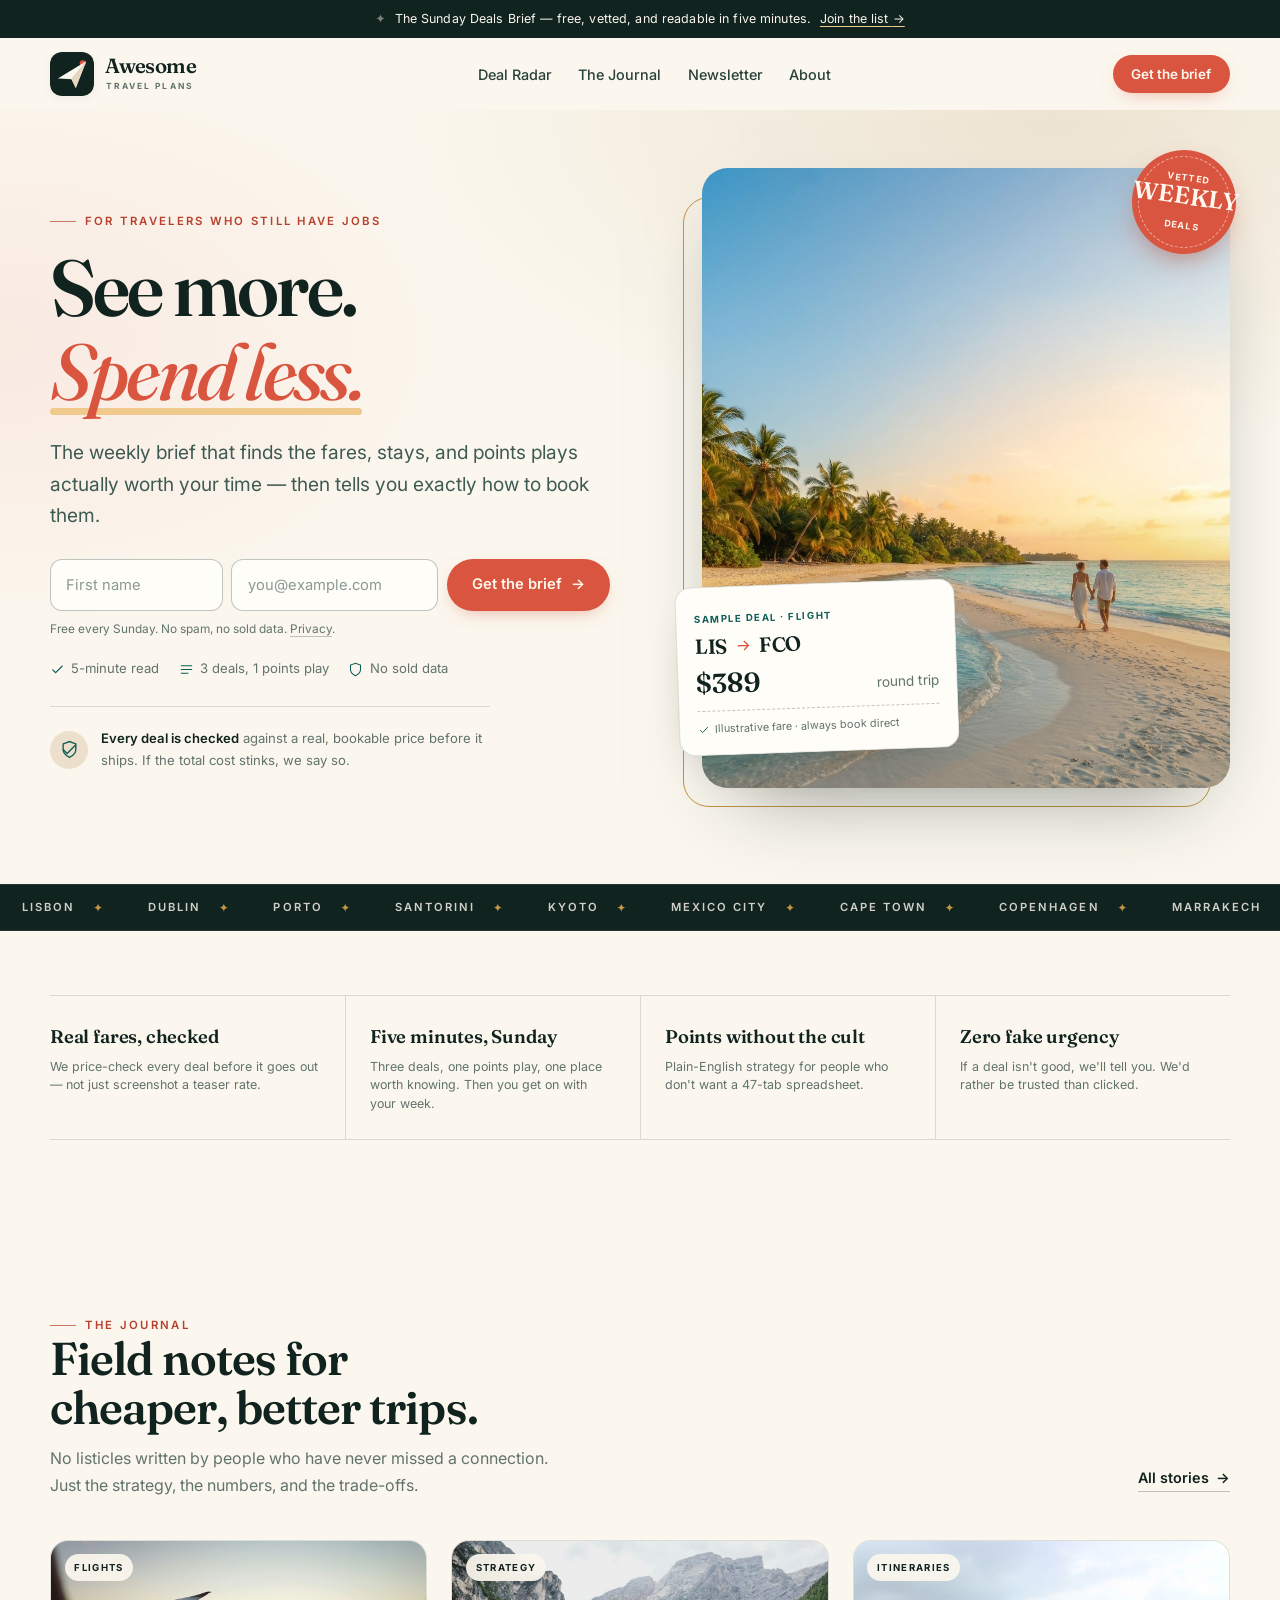
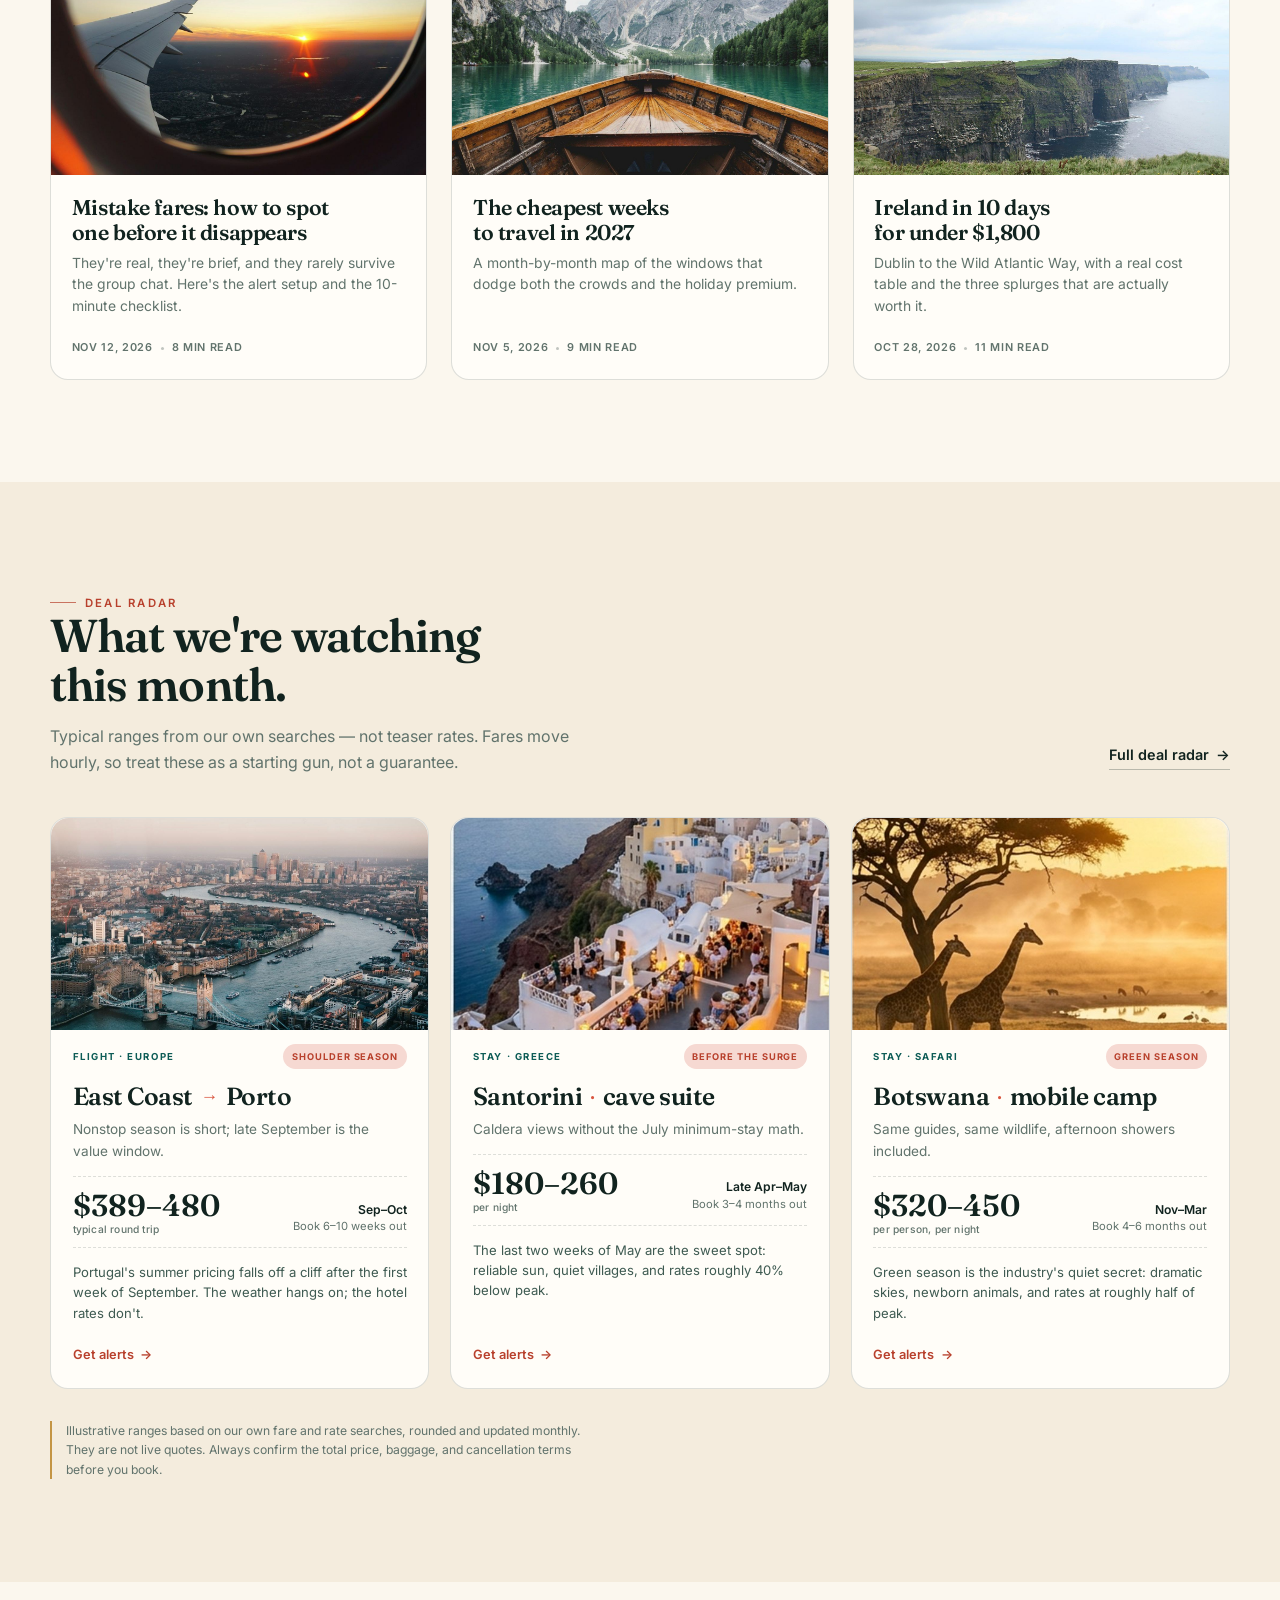
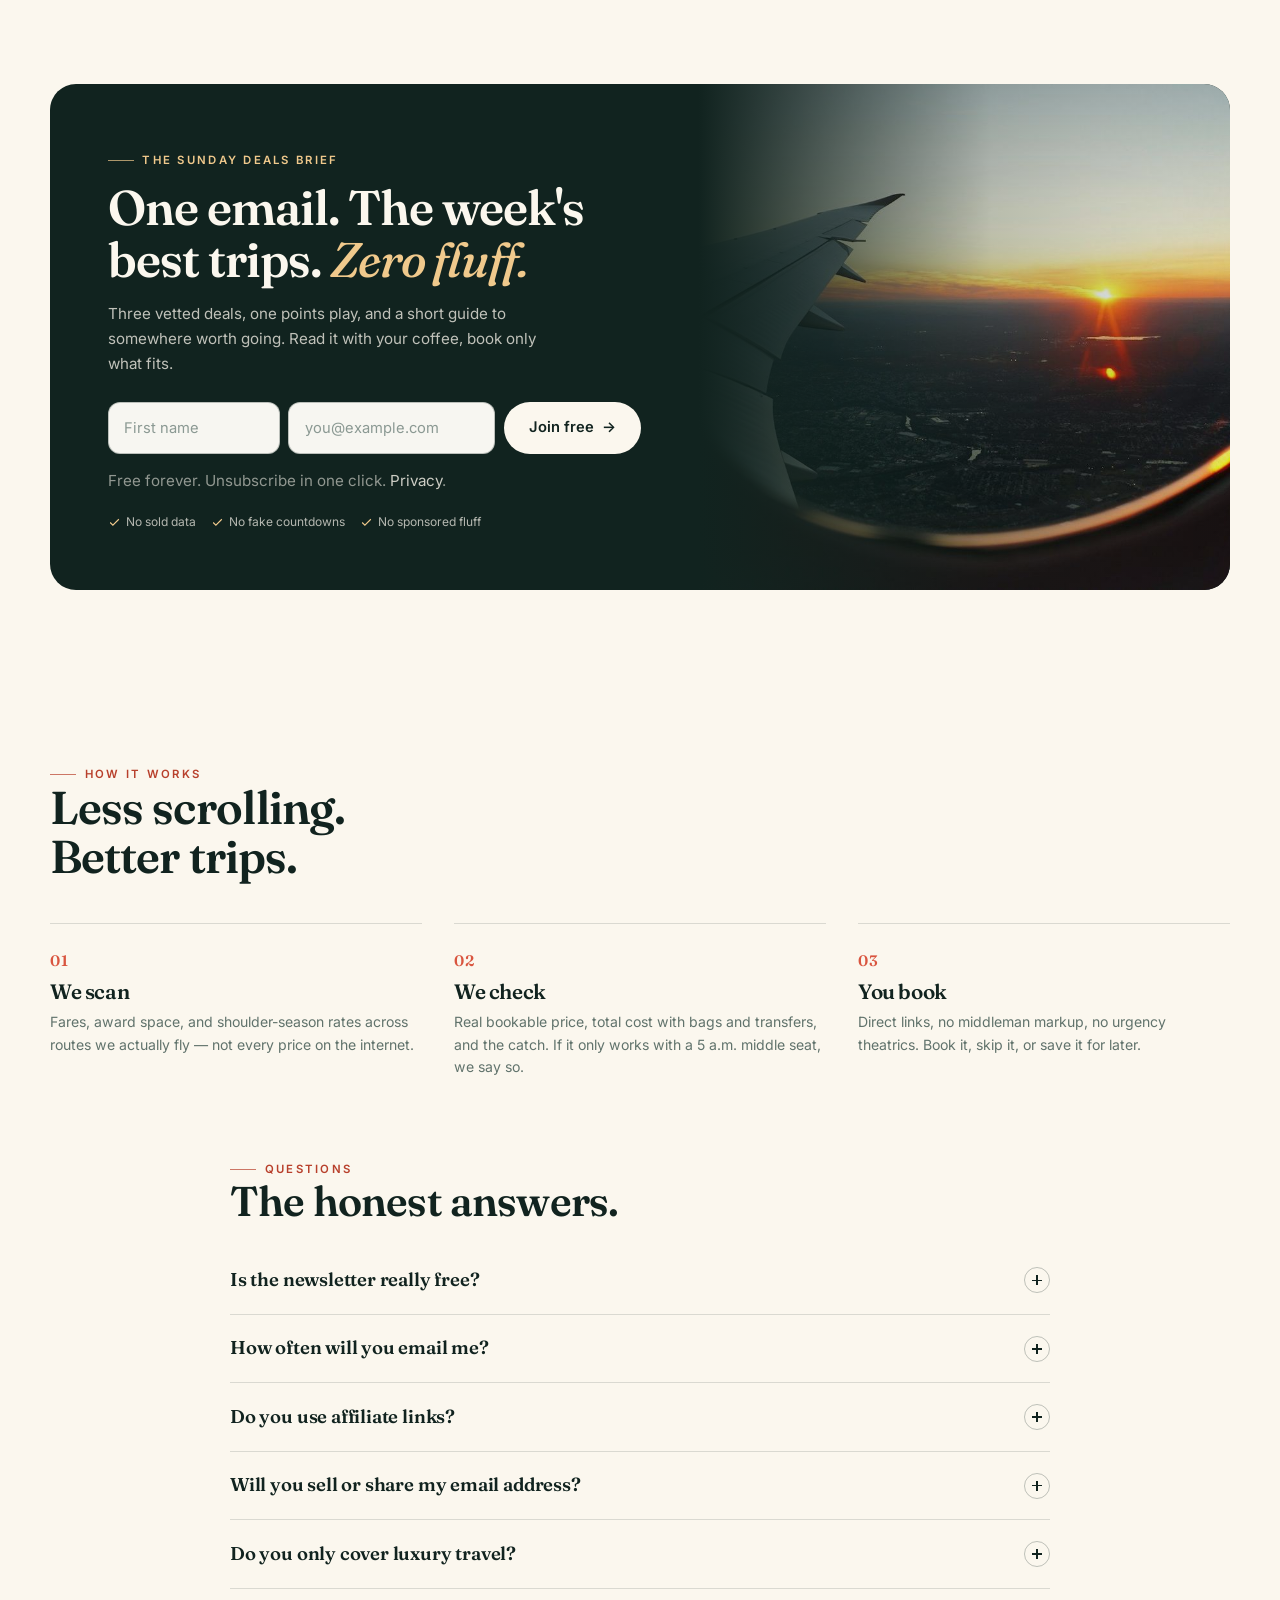
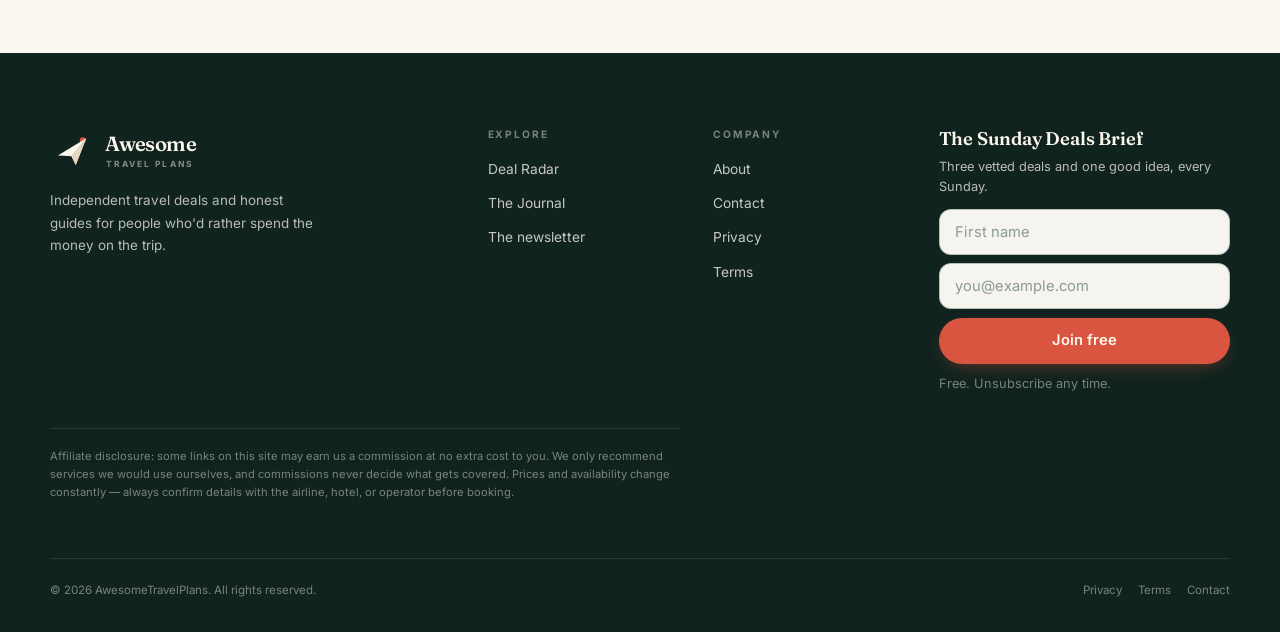
==== commit 31f81267: "Add new hero photo and image-led deal cards" ====
--- a/index.html
+++ b/index.html
@@ -109,7 +109,7 @@
 
       <div class="hero-visual">
         <div class="hero-photo">
-          <img src="assets/img/hero-beach.jpg" alt="Turquoise water meeting a pale beach at sunset" width="2000" height="1330" fetchpriority="high">
+          <img src="assets/img/hero-couple.jpg" alt="A couple walking hand in hand along a palm-lined beach at sunrise" width="944" height="1120" fetchpriority="high">
         </div>
         <div class="stamp" aria-hidden="true"><span>Vetted<br><b>weekly</b><br>deals</span></div>
         <div class="deal-float">
@@ -230,6 +230,7 @@
 
       <div class="deal-grid">
         <article class="deal-card reveal">
+          <div class="thumb"><img src="assets/img/porto.jpg" alt="Porto and the Douro river seen from above" width="1400" height="934" loading="lazy" decoding="async"></div>
           <div class="top"><span class="type">Flight · Europe</span><span class="badge">Shoulder season</span></div>
           <div class="route">East Coast <span class="arrow" aria-hidden="true">→</span> Porto</div>
           <p class="place">Nonstop season is short; late September is the value window.</p>
@@ -242,6 +243,7 @@
         </article>
 
         <article class="deal-card reveal">
+          <div class="thumb"><img src="assets/img/deal-santorini.jpg" alt="Whitewashed cliffside tavernas above the caldera at sunset" width="620" height="349" loading="lazy" decoding="async"></div>
           <div class="top"><span class="type">Stay · Greece</span><span class="badge">Before the surge</span></div>
           <div class="route">Santorini <span class="arrow" aria-hidden="true">·</span> cave suite</div>
           <p class="place">Caldera views without the July minimum-stay math.</p>
@@ -254,6 +256,7 @@
         </article>
 
         <article class="deal-card reveal">
+          <div class="thumb"><img src="assets/img/deal-safari.jpg" alt="Two giraffes under an acacia tree at golden hour in the Okavango Delta" width="620" height="349" loading="lazy" decoding="async"></div>
           <div class="top"><span class="type">Stay · Safari</span><span class="badge">Green season</span></div>
           <div class="route">Botswana <span class="arrow" aria-hidden="true">·</span> mobile camp</div>
           <p class="place">Same guides, same wildlife, afternoon showers included.</p>
--- a/assets/css/site.css
+++ b/assets/css/site.css
@@ -408,6 +408,12 @@
   transition:transform .3s var(--ease),box-shadow .3s var(--ease),border-color .3s;
 }
 .deal-card:hover{transform:translateY(-3px);box-shadow:var(--shadow);border-color:var(--line-strong)}
+.deal-card .thumb{
+  margin:-1.35rem -1.35rem 0;aspect-ratio:16/9;overflow:hidden;
+  background:var(--paper-3);border-radius:var(--radius) var(--radius) 0 0;
+}
+.deal-card .thumb img{width:100%;height:100%;object-fit:cover;display:block;transition:transform .6s var(--ease)}
+.deal-card:hover .thumb img{transform:scale(1.035)}
 .deal-card .top{display:flex;align-items:center;justify-content:space-between;gap:.75rem}
 .deal-card .type{
   font-size:.6rem;font-weight:700;letter-spacing:.16em;text-transform:uppercase;
